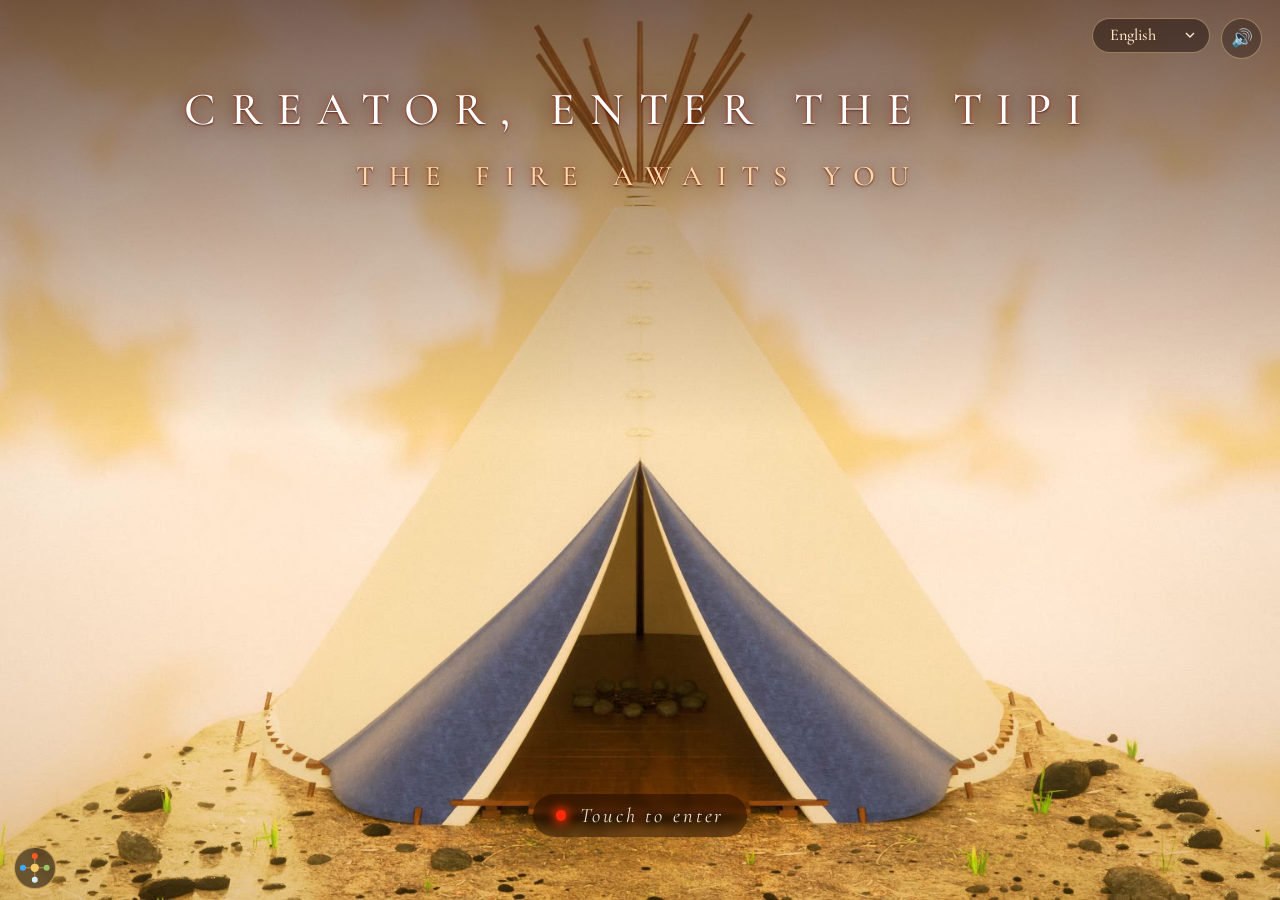
==== index.html @ 0f7e070e "L'élan messager et le Sceau de l'Empire Co-Authored-By: Claude Opus 5.5 <noreply@anthropic.com> Clau" ====
<!DOCTYPE html>
<html lang="fr">
<head>
<meta charset="utf-8">
<meta name="viewport" content="width=device-width, initial-scale=1, viewport-fit=cover">
<title>Typ-1 — Le feu t'attend</title>
<meta name="description" content="Typ-1 — Feu du Sceau. Créateur, entre dans le tipi : le feu t'attend.">
<meta name="theme-color" content="#120604">
<link rel="icon" href="favicon.ico" sizes="any">
<link rel="icon" type="image/png" sizes="32x32" href="assets/favicon-32.png">
<link rel="icon" type="image/png" sizes="192x192" href="assets/icone-192.png">
<link rel="apple-touch-icon" href="assets/apple-touch-icon.png">
<!-- installable comme une application (credentials : le site est protégé par Vercel, le manifeste doit passer avec la connexion) -->
<link rel="manifest" href="manifest.webmanifest" crossorigin="use-credentials">
<meta name="apple-mobile-web-app-capable" content="yes">
<meta name="mobile-web-app-capable" content="yes">
<meta name="apple-mobile-web-app-status-bar-style" content="black-translucent">
<meta name="apple-mobile-web-app-title" content="Typ-1">
<meta property="og:title" content="Typ-1 — Le feu t'attend">
<meta property="og:description" content="Créateur, entre dans le tipi.">
<meta property="og:image" content="assets/typ1_poster.jpg">
<link rel="preload" as="image" href="assets/typ1_poster.jpg">
<link rel="preload" as="font" type="font/woff2" href="assets/polices/cormorant-garamond-latin-500-normal.woff2" crossorigin>
<style>
  /* Cormorant Garamond, hébergée sur le site (licence SIL OFL, assets/polices/OFL.txt) */
  @font-face { font-family: "Cormorant Garamond"; font-style: normal; font-weight: 500; font-display: swap;
    src: url("assets/polices/cormorant-garamond-latin-500-normal.woff2") format("woff2");
    unicode-range: U+0000-00FF, U+0131, U+0152-0153, U+02BB-02BC, U+02C6, U+02DA, U+02DC, U+2000-206F, U+20AC, U+2122, U+2191, U+2193, U+2212, U+2215, U+FEFF, U+FFFD; }
  @font-face { font-family: "Cormorant Garamond"; font-style: normal; font-weight: 500; font-display: swap;
    src: url("assets/polices/cormorant-garamond-latin-ext-500-normal.woff2") format("woff2");
    unicode-range: U+0100-02AF, U+0304, U+0308, U+0329, U+1E00-1E9F, U+1EF2-1EFF, U+2020, U+20A0-20AB, U+20AD-20C0, U+2113, U+2C60-2C7F, U+A720-A7FF; }
  @font-face { font-family: "Cormorant Garamond"; font-style: normal; font-weight: 500; font-display: swap;
    src: url("assets/polices/cormorant-garamond-cyrillic-500-normal.woff2") format("woff2");
    unicode-range: U+0301, U+0400-045F, U+0490-0491, U+04B0-04B1, U+2116; }
  @font-face { font-family: "Cormorant Garamond"; font-style: italic; font-weight: 400; font-display: swap;
    src: url("assets/polices/cormorant-garamond-cyrillic-400-italic.woff2") format("woff2");
    unicode-range: U+0301, U+0400-045F, U+0490-0491, U+04B0-04B1, U+2116; }
  @font-face { font-family: "Cormorant Garamond"; font-style: italic; font-weight: 400; font-display: swap;
    src: url("assets/polices/cormorant-garamond-latin-400-italic.woff2") format("woff2");
    unicode-range: U+0000-00FF, U+0131, U+0152-0153, U+02BB-02BC, U+02C6, U+02DA, U+02DC, U+2000-206F, U+20AC, U+2122, U+2191, U+2193, U+2212, U+2215, U+FEFF, U+FFFD; }
  @font-face { font-family: "Cormorant Garamond"; font-style: italic; font-weight: 400; font-display: swap;
    src: url("assets/polices/cormorant-garamond-latin-ext-400-italic.woff2") format("woff2");
    unicode-range: U+0100-02AF, U+0304, U+0308, U+0329, U+1E00-1E9F, U+1EF2-1EFF, U+2020, U+20A0-20AB, U+20AD-20C0, U+2113, U+2C60-2C7F, U+A720-A7FF; }
  :root {
    --braise: #ff2a0a;
    --or: #f3d29a;
    --nuit: #120604;
  }
  * { box-sizing: border-box; margin: 0; padding: 0; }
  html, body { height: 100%; background: var(--nuit); overflow: hidden; }
  body { font-family: "Cormorant Garamond", Georgia, "Times New Roman", serif; color: #fff; }

  /* --- la scène : image d'accueil, vidéo d'entrée, feu en boucle, superposés --- */
  .scene { position: fixed; inset: 0; }
  .scene img, .scene video {
    position: absolute; inset: 0; width: 100%; height: 100%;
    object-fit: cover; object-position: 50% 50%;
    transition: opacity .45s ease;
  }
  #intro, #boucle { opacity: 0; }
  .joue #intro { opacity: 1; }
  .feu #boucle { opacity: 1; }
  .feu #intro { opacity: 0; }

  /* --- l'appel au Créateur --- */
  .appel {
    position: fixed; inset: 0; width: 100%; height: 100%;
    display: flex; flex-direction: column; align-items: center; justify-content: flex-start;
    padding-top: clamp(2.2rem, 9vh, 6rem);
    isolation: isolate;
    background: none; border: 0; color: inherit; font: inherit; cursor: pointer;
    text-align: center;
    transition: opacity 1s ease .2s;
  }
  /* un voile chaud en haut de l'image pour que le texte se lise sur le ciel clair */
  .appel::before {
    content: ""; position: absolute; inset: 0 0 auto 0; height: 48%;
    background: linear-gradient(to bottom, rgba(46, 14, 4, .62), rgba(46, 14, 4, .28) 55%, rgba(46, 14, 4, 0));
    pointer-events: none; z-index: -1;
  }
  .appel:focus-visible .seuil { outline: 1px solid var(--or); outline-offset: .6rem; }
  .joue .appel, .feu .appel { opacity: 0; pointer-events: none; }

  .titre {
    font-weight: 500; text-transform: uppercase;
    font-size: clamp(1.35rem, 3.6vw, 2.9rem);
    letter-spacing: .32em; line-height: 1.25;
    color: #fff;
    text-shadow: 0 0 22px rgba(40, 10, 0, .75), 0 0 6px rgba(255, 60, 20, .45), 0 1px 2px rgba(30, 8, 0, .8);
    opacity: 0; animation: monte 1.8s ease .3s forwards;
    padding: 0 1rem;
  }
  .titre span { display: block; }
  .titre span + span {
    font-size: .62em; letter-spacing: .5em; margin-top: .7em;
    color: #ffd9a8;
    opacity: 0; animation: monte 1.8s ease 1.3s forwards;
  }
  .seuil {
    position: fixed; left: 0; right: 0; margin: 0 auto; width: fit-content; bottom: clamp(1.8rem, 7vh, 4rem);
    font-style: italic; font-size: clamp(1rem, 1.6vw, 1.3rem); letter-spacing: .14em;
    color: rgba(255, 245, 230, .9);
    padding: .55rem 1.4rem; border-radius: 99px; white-space: nowrap;
    background: rgba(20, 6, 2, .45);
    backdrop-filter: blur(3px); -webkit-backdrop-filter: blur(3px);
    opacity: 0; animation: monte 1.6s ease 2.4s forwards, souffle 3.2s ease-in-out 4s infinite;
  }
  .seuil::before {
    content: ""; display: inline-block; width: .5em; height: .5em; margin-right: .7em;
    border-radius: 50%; background: var(--braise); vertical-align: .08em;
    box-shadow: 0 0 10px 3px rgba(255, 50, 10, .75);
  }
  @keyframes monte { from { opacity: 0; transform: translateY(.6rem); } to { opacity: 1; transform: none; } }
  @keyframes souffle { 0%, 100% { box-shadow: 0 0 0 rgba(255, 60, 20, 0); } 50% { box-shadow: 0 0 26px rgba(255, 60, 20, .35); } }
  .seuil { will-change: opacity; }

  /* --- le son : petit bouton discret, n'apparaît que si le navigateur sait jouer les sons --- */
  .son {
    position: fixed; right: 1.1rem; top: 1.1rem; z-index: 5;
    width: 2.6rem; height: 2.6rem; border-radius: 50%;
    border: 1px solid rgba(243, 210, 154, .45); background: rgba(18, 6, 4, .35);
    color: var(--or); font: inherit; font-size: 1.1rem; cursor: pointer;
    display: none;
  }
  .avec-son .son { display: block; }

  /* --- garder le feu sur son écran d'accueil : une petite pastille discrète en bas à droite.
         Installer reste un choix : rien ne cache l'image ni « Toucher pour entrer ». --- */
  .installer {
    position: fixed; z-index: 6;
    right: max(.9rem, env(safe-area-inset-right)); bottom: max(.7rem, env(safe-area-inset-bottom));
    display: flex; flex-direction: column; align-items: flex-end; gap: .4rem; max-width: min(17rem, calc(100vw - 1.8rem));
    animation: apparait 1.2s ease-out;
  }
  .installer[hidden], .dedans .installer { display: none; }
  .installer .ligne { display: flex; align-items: center; gap: .15rem; padding: .2rem; border-radius: 99px;
    background: rgba(18, 6, 4, .55); border: 1px solid rgba(243, 210, 154, .35); backdrop-filter: blur(6px); -webkit-backdrop-filter: blur(6px); }
  .installer button { font: inherit; cursor: pointer; border: 0; background: transparent; color: #ffe9cc; }
  .installer .oui { display: flex; align-items: center; gap: .4rem; padding: .15rem .6rem .15rem .2rem; border-radius: 99px; font-size: .95rem; font-style: italic; opacity: .9; }
  .installer .oui:hover { opacity: 1; background: rgba(255, 140, 60, .15); }
  .installer .oui img { position: static; inset: auto; width: 1.5rem; height: 1.5rem; flex: none; object-fit: contain; opacity: 1; filter: none; transform: none; }
  .installer .non { width: 1.6rem; height: 1.6rem; border-radius: 50%; font-size: .8rem; color: rgba(255, 233, 204, .6); }
  .installer button:focus-visible { outline: 2px solid var(--or); outline-offset: 2px; }
  /* réduite : il ne reste que le petit logo rond ; un clic la rouvre */
  .installer.reduit .oui span, .installer.reduit .non, .installer.reduit p { display: none; }
  .installer.reduit .oui { padding: .15rem; opacity: .75; }
  .installer.reduit .ligne { padding: .15rem; }
  .installer p { margin: 0; padding: .55rem .8rem; border-radius: .9rem; font-size: .95rem; line-height: 1.3; font-style: italic;
    color: #ffe9cc; background: rgba(18, 6, 4, .8); border: 1px solid rgba(243, 210, 154, .35); }
  [dir="rtl"] .installer { right: auto; left: max(.9rem, env(safe-area-inset-left)); align-items: flex-start; }
  @keyframes apparait { from { opacity: 0; } }
  @media (prefers-reduced-motion: reduce) { .installer { animation: none; } }

  /* --- sortir du tipi : revenir à l'accueil --- */
  .sortir {
    position: fixed; left: 1.1rem; top: 1.1rem; z-index: 5;
    padding: .5rem 1.1rem; border-radius: 99px;
    border: 1px solid rgba(243, 210, 154, .45); background: rgba(18, 6, 4, .4);
    backdrop-filter: blur(3px); -webkit-backdrop-filter: blur(3px);
    color: #ffe9cc; font: inherit; font-style: italic; font-size: 1.05rem; letter-spacing: .1em;
    cursor: pointer;
    opacity: 0; pointer-events: none; transition: opacity .3s ease, background .2s;
  }
  .sortir:hover { background: rgba(60, 18, 6, .6); }
  .sortir:focus-visible { outline: 1px solid var(--or); outline-offset: 3px; }
  .dedans .sortir { opacity: 1; pointer-events: auto; transition: opacity .8s ease 1.5s, background .2s; }

  /* --- le feu répond : le champ, les flammes, les pages qui sortent du feu --- */
  .cache { position: absolute; width: 1px; height: 1px; overflow: hidden; clip-path: inset(50%); white-space: nowrap; }
  .foyer {
    position: fixed; inset: 0; z-index: 3;
    display: flex; flex-direction: column; align-items: center;
    padding: 4.4rem 1rem clamp(.9rem, 3.5vh, 2rem);
    opacity: 0; pointer-events: none; transition: opacity .4s ease;
  }
  .pret .foyer { opacity: 1; pointer-events: auto; transition: opacity 1.4s ease; }
  /* le feu change avec l'heure du Créateur : doré à l'aube, rouge et intime la nuit */
  body { --heure: brightness(1); --souffle: 1; }
  body[data-moment="aube"] { --heure: sepia(.2) saturate(1.05) hue-rotate(8deg) brightness(1.07); }
  body[data-moment="soir"] { --heure: saturate(1.1) hue-rotate(-3deg); }
  body[data-moment="nuit"] { --heure: saturate(1.2) hue-rotate(-7deg) brightness(.8); }
  #boucle { filter: var(--heure) brightness(var(--souffle)); transition: opacity .45s ease, filter .25s linear; }
  .embrase #boucle { filter: var(--heure) brightness(calc(var(--souffle) * 1.55)) saturate(1.15); transition: opacity .45s ease, filter .5s ease; }
  /* les étincelles et les cendres, dessinées par-dessus le feu */
  #etincelles { position: absolute; inset: 0; width: 100%; height: 100%; pointer-events: none; opacity: 0; transition: opacity 1s ease; }
  .feu #etincelles { opacity: 1; }

  /* garder une page près du feu */
  .page .actions { display: flex; flex-wrap: wrap; gap: .2rem 1rem; margin-top: .55rem; }
  .page .actions .rendre { margin-top: 0; }
  .page .garder {
    background: none; border: 0; padding: .2rem 0; cursor: pointer;
    font: inherit; font-style: italic; font-size: .98rem; color: #6a3a10; text-decoration: underline; text-underline-offset: 3px;
  }
  .page .garder[aria-pressed="true"] { color: #b4400c; text-decoration: none; }
  .page .garder:focus-visible, .braises-btn:focus-visible, .reserve button:focus-visible { outline: 2px solid var(--or); outline-offset: 2px; }
  .braises-btn {
    position: fixed; right: 1.1rem; top: 1.1rem; z-index: 5;
    padding: .5rem 1.1rem; border-radius: 99px;
    border: 1px solid rgba(243, 210, 154, .45); background: rgba(18, 6, 4, .4);
    backdrop-filter: blur(3px); -webkit-backdrop-filter: blur(3px);
    color: #ffe9cc; font: inherit; font-style: italic; font-size: 1.05rem; letter-spacing: .08em; cursor: pointer;
    opacity: 0; pointer-events: none; transition: opacity .3s ease;
  }
  .braises-btn #compte {
    display: inline-block; min-width: 1.4em; margin-left: .4em; padding: 0 .35em; border-radius: 99px;
    background: var(--braise); color: #fff; font-style: normal; font-size: .9em; text-align: center;
    box-shadow: 0 0 10px rgba(255, 50, 10, .7);
  }
  .pret .braises-btn { opacity: 1; pointer-events: auto; transition: opacity 1.4s ease; }
  .avec-son .braises-btn { right: 4.4rem; }
  .reserve {
    position: fixed; top: 0; right: 0; bottom: 0; z-index: 6; width: min(380px, 100%);
    padding: 1.2rem 1.1rem; overflow-y: auto;
    background: rgba(24, 8, 4, .93); backdrop-filter: blur(8px); -webkit-backdrop-filter: blur(8px);
    border-left: 1px solid rgba(243, 210, 154, .3); box-shadow: -10px 0 40px rgba(0, 0, 0, .5);
    animation: glisse .45s ease;
  }
  @keyframes glisse { from { transform: translateX(100%); } }
  .reserve-tete { display: flex; justify-content: space-between; align-items: center; }
  .reserve h2 { font-weight: 500; font-size: 1.6rem; letter-spacing: .12em; color: #ffe2bd; }
  .reserve-tete button { background: none; border: 1px solid rgba(243, 210, 154, .4); border-radius: 50%; width: 2.2rem; height: 2.2rem; color: #ffe9cc; font-size: 1rem; cursor: pointer; }
  .reserve-note, .reserve-vide { font-style: italic; color: rgba(255, 233, 204, .75); margin: .3rem 0 1rem; }
  .braise {
    position: relative; margin-bottom: .7rem; padding: .8rem .9rem; border-radius: 5px;
    background: linear-gradient(170deg, #f8ecd0, #e8cf9c); color: #3a1a08;
    box-shadow: 0 0 18px rgba(255, 80, 20, .25);
  }
  .braise .etiquette { font-size: .72rem; letter-spacing: .14em; text-transform: uppercase; color: #8a3a12; }
  .braise h3 { font-weight: 500; font-size: 1.15rem; line-height: 1.15; margin: .15rem 0 .2rem; }
  .braise p { font-size: .98rem; line-height: 1.2; }
  .braise .meta { color: #7a4a22; font-size: .9rem; }
  .braise button { margin-top: .4rem; background: none; border: 0; padding: .1rem 0; cursor: pointer; font: inherit; font-style: italic; color: #8a2a08; text-decoration: underline; }
  .apaiser .rangee { display: flex; flex-wrap: wrap; justify-content: center; gap: .5rem; }
  .aide a { color: #ffd9a8; }

  /* --- la langue du site --- */
  .langue {
    position: fixed; right: 1.1rem; top: 1.1rem; z-index: 5;
    -webkit-appearance: none; appearance: none;
    padding: .42rem 2.1rem .42rem 1.05rem; border-radius: 99px;
    border: 1px solid rgba(243, 210, 154, .45);
    background: rgba(18, 6, 4, .45) url("data:image/svg+xml,%3Csvg xmlns='http://www.w3.org/2000/svg' viewBox='0 0 10 6'%3E%3Cpath d='M1 1l4 4 4-4' fill='none' stroke='%23ffe9cc' stroke-width='1.4'/%3E%3C/svg%3E") no-repeat right .85rem center / .65rem;
    backdrop-filter: blur(3px); -webkit-backdrop-filter: blur(3px);
    color: #ffe9cc; font: inherit; font-size: 1.02rem; cursor: pointer;
    opacity: 0; animation: monte 1.6s ease 2.8s forwards; transition: opacity .4s ease;
  }
  .langue option { color: #2a0c02; background: #f8ecd0; }
  .langue:focus-visible { outline: 2px solid var(--or); outline-offset: 2px; }
  .avec-son .langue { right: 4.4rem; }
  .dedans .langue { opacity: 0 !important; pointer-events: none; animation: none; }

  /* --- l'arabe s'écrit de droite à gauche --- */
  [dir="rtl"] .sortir { left: auto; right: 1.1rem; }
  [dir="rtl"] .son { right: auto; left: 1.1rem; }
  [dir="rtl"] .braises-btn, [dir="rtl"] .langue { right: auto; left: 1.1rem; }
  [dir="rtl"] .avec-son .braises-btn, [dir="rtl"] .avec-son .langue { left: 4.4rem; }
  [dir="rtl"] .langue { padding: .42rem 1.05rem .42rem 2.1rem; background-position: left .85rem center; }
  [dir="rtl"] .page, [dir="rtl"] .braise { text-align: right; }
  [dir="rtl"] .champ { padding: .3rem 1.2rem .3rem .3rem; }
  [dir="rtl"] .champ button { transform: scaleX(-1); }
  [dir="rtl"] .reserve { right: auto; left: 0; border-left: 0; border-right: 1px solid rgba(243, 210, 154, .3); animation-name: glisse-rtl; }
  @keyframes glisse-rtl { from { transform: translateX(-100%); } }
  [dir="rtl"] .seuil::before { margin-right: 0; margin-left: .7em; }
  [dir="rtl"] .flammes button::before { margin-right: 0; margin-left: .55em; }

  /* --- les écritures que Cormorant n'a pas : polices de l'appareil, sans grand espacement --- */
  html:is([lang="ar"], [lang="hi"], [lang="bn"], [lang="zh"]) .titre { letter-spacing: .06em; line-height: 1.5; }
  html:is([lang="ar"], [lang="hi"], [lang="bn"], [lang="zh"]) .titre span + span { letter-spacing: .14em; }
  html[lang="ar"] .titre, html[lang="ar"] .titre span + span, html[lang="ar"] .seuil, html[lang="ar"] .flammes button { letter-spacing: 0; }
  /* ces écritures n'ont pas de vrai italique : le navigateur les pencherait de travers */
  html:is([lang="ar"], [lang="hi"], [lang="bn"], [lang="zh"]) :is(.seuil, .sortir, .braises-btn, .note, .attente, .pourquoi, .garder, .rendre, .reserve-note, .reserve-vide, .braise button, .champ input::placeholder) { font-style: normal; }
  html:is([lang="hi"], [lang="bn"]) .page h2, html:is([lang="hi"], [lang="bn"]) .page p, html:is([lang="hi"], [lang="bn"]) .parole { line-height: 1.45; }

  .pages {
    flex: 1; min-height: 0; width: min(1240px, 100%);
    display: flex; justify-content: center; align-items: flex-start; gap: clamp(.6rem, 1.4vw, 1.2rem);
    padding-top: 2vh;
  }
  .page {
    flex: 1 1 0; max-width: 250px; min-width: 0;
    padding: 1rem 1.05rem .9rem; border-radius: 5px;
    background: linear-gradient(170deg, #f8ecd0, #ecd6a8 70%, #e2c48e);
    color: #3a1a08; text-align: left;
    box-shadow: 0 10px 30px rgba(20, 4, 0, .55), 0 0 26px rgba(255, 90, 20, .35), inset 0 0 22px rgba(160, 90, 20, .22);
    transform: translateY(var(--y, 0)) rotate(var(--r, 0deg));
    animation: sort-du-feu 1.25s cubic-bezier(.2, .8, .25, 1) backwards;
    animation-delay: var(--d, 0s);
  }
  .page.rendue { animation: rend-au-feu .7s ease-in forwards; }
  @keyframes sort-du-feu {
    from { opacity: 0; transform: translateY(46vh) scale(.15) rotate(0deg); filter: brightness(2.2) sepia(1) saturate(4); }
    55% { opacity: 1; filter: brightness(1.25) sepia(.4) saturate(1.6); }
  }
  @keyframes rend-au-feu {
    to { opacity: 0; transform: translateY(46vh) scale(.15); filter: brightness(2.2) sepia(1) saturate(4); }
  }
  .page .etiquette {
    display: inline-block; font-size: .78rem; letter-spacing: .16em; text-transform: uppercase;
    color: #8a3a12; border: 1px solid rgba(138, 58, 18, .5); border-radius: 99px; padding: .05rem .6rem; margin-bottom: .5rem;
  }
  .page h2 a, .braise h3 a { color: inherit; text-decoration: underline; text-decoration-color: rgba(138, 58, 18, .45); text-underline-offset: 3px; }
  .page h2 a:hover, .braise h3 a:hover { text-decoration-color: #b4400c; }
  .page h2 a:focus-visible, .braise h3 a:focus-visible { outline: 2px solid #b4400c; outline-offset: 2px; }
  .page h2 { font-size: 1.28rem; font-weight: 500; line-height: 1.15; margin-bottom: .4rem; overflow-wrap: anywhere; }
  .page p { font-size: 1.04rem; line-height: 1.25; }
  .page .meta { font-size: .92rem; color: #7a4a22; margin-bottom: .35rem; }
  .page .pourquoi { margin-top: .55rem; padding-top: .5rem; border-top: 1px solid rgba(120, 60, 20, .3); font-style: italic; }
  .page .rendre {
    margin-top: .7rem; background: none; border: 0; padding: .2rem 0; cursor: pointer;
    font: inherit; font-style: italic; font-size: .98rem; color: #8a2a08; text-decoration: underline; text-underline-offset: 3px;
  }
  .page .rendre:focus-visible, .flammes button:focus-visible, .champ input:focus-visible, .champ button:focus-visible, .encore:focus-visible {
    outline: 2px solid var(--or); outline-offset: 2px;
  }

  .parole {
    align-self: center; max-width: 46rem; margin: 0 auto; padding: 0 .5rem; text-align: center;
    font-size: clamp(1.5rem, 3.2vw, 2.5rem); line-height: 1.3; color: #fff6e6;
    text-shadow: 0 0 26px rgba(30, 6, 0, .9), 0 0 8px rgba(255, 80, 20, .6), 0 2px 3px rgba(30, 6, 0, .9);
    animation: sort-du-feu 1.6s cubic-bezier(.2, .8, .25, 1) backwards;
  }
  .demande-feu { align-self: center; margin: 0 auto; max-width: 46rem; display: flex; flex-direction: column; align-items: center; gap: 1rem; }
  .demande-feu .parole { font-size: clamp(1.35rem, 2.8vw, 2.1rem); }
  .choix { display: flex; flex-wrap: wrap; justify-content: center; gap: .5rem; animation: sort-du-feu 1.6s .35s cubic-bezier(.2, .8, .25, 1) backwards; }
  .choix button {
    font: inherit; font-size: 1.1rem; color: #2a0c02; cursor: pointer; padding: .4rem 1.1rem; border: 0; border-radius: 99px;
    background: linear-gradient(180deg, #ffe6c2, #ffb36a); box-shadow: 0 0 14px rgba(255, 90, 20, .45);
  }
  .choix button.quand-meme { color: #ffe9cc; background: rgba(18, 6, 4, .6); border: 1px solid rgba(243, 210, 154, .45); box-shadow: none; font-style: italic; }
  .choix button:focus-visible { outline: 2px solid var(--or); outline-offset: 2px; }
  .attente {
    align-self: center; margin: 0 auto; font-style: italic; font-size: 1.25rem; letter-spacing: .12em; color: #ffe2bd;
    text-shadow: 0 0 14px rgba(30, 6, 0, .9); animation: souffle-texte 1.2s ease-in-out infinite;
  }
  @keyframes souffle-texte { 50% { opacity: .45; } }

  .note {
    margin: .6rem 0 .5rem; padding: .3rem .9rem; border-radius: 99px; text-align: center;
    font-style: italic; font-size: .98rem; color: #ffe2bd; background: rgba(20, 6, 2, .55);
  }
  .demande { width: min(640px, 100%); display: flex; flex-direction: column; gap: .6rem; margin-top: auto; }
  .flammes { display: flex; flex-wrap: wrap; justify-content: center; gap: .45rem; }
  .flammes button {
    font: inherit; font-size: 1.05rem; letter-spacing: .06em; color: #ffe9cc; cursor: pointer;
    padding: .32rem .95rem; border-radius: 99px;
    border: 1px solid rgba(243, 210, 154, .35); background: rgba(18, 6, 4, .5);
    backdrop-filter: blur(3px); -webkit-backdrop-filter: blur(3px);
    transition: background .2s, border-color .2s, box-shadow .2s;
  }
  .flammes button::before {
    content: ""; display: inline-block; width: .5em; height: .5em; margin-right: .55em; border-radius: 50%;
    background: var(--c); box-shadow: 0 0 9px 2px var(--c); vertical-align: .08em;
  }
  .flammes button[aria-checked="true"] { background: rgba(70, 20, 6, .8); border-color: var(--c); box-shadow: 0 0 18px -4px var(--c); color: #fff; }
  /* --- « Surprends-moi » et la braise du jour : deux petits boutons sous le champ --- */
  .hasard { display: flex; flex-wrap: wrap; justify-content: center; gap: .5rem; }
  .hasard[hidden] { display: none; }
  .hasard button {
    font: inherit; font-size: 1rem; font-style: italic; letter-spacing: .03em; color: #ffe9cc; cursor: pointer;
    padding: .28rem .95rem; border-radius: 99px; border: 1px dashed rgba(243, 210, 154, .5); background: rgba(18, 6, 4, .45);
    backdrop-filter: blur(3px); -webkit-backdrop-filter: blur(3px); transition: background .2s, box-shadow .2s, border-color .2s;
  }
  .hasard button:hover { background: rgba(70, 20, 6, .75); border-color: #ffb36a; box-shadow: 0 0 16px -3px #ff7a2a; }
  .hasard button:focus-visible { outline: 2px solid var(--or); outline-offset: 2px; }
  .hasard .icone { font-style: normal; margin-right: .4em; color: #ffb36a; }
  [dir="rtl"] .hasard .icone { margin-right: 0; margin-left: .4em; }
  .page .genre {
    display: inline-block; font-size: .78rem; letter-spacing: .12em; text-transform: uppercase; margin: 0 .3rem .5rem 0;
    color: #fff4e2; border-radius: 99px; padding: .08rem .6rem; background: var(--g, #b4400c);
  }
  .page .genre.drole { --g: #c7471a; } .page .genre.utile { --g: #7a5a12; } .page .genre.belle { --g: #8a3a6a; } .page .genre.jour { --g: #a8280a; }
  /* --- l'élan messager : il traverse le tipi et laisse une carte d'un autre élément du Sceau --- */
  .elan {
    position: fixed; z-index: 1; bottom: 16vh; left: 0; width: clamp(150px, 22vw, 260px); pointer-events: none;   /* derrière les pages et le champ : il passe au fond du tipi */
    filter: drop-shadow(0 0 10px rgba(243, 201, 106, .55)); opacity: 0;
    animation: elan-passe 5.5s ease-in-out forwards;
  }
  .elan svg { display: block; width: 100%; height: auto; animation: elan-pas .55s ease-in-out infinite alternate; }
  @keyframes elan-passe {
    0% { transform: translateX(-30vw); opacity: 0; } 12% { opacity: .95; } 85% { opacity: .95; } 100% { transform: translateX(110vw); opacity: 0; }
  }
  @keyframes elan-pas { to { transform: translateY(-4px) rotate(-1deg); } }
  [dir="rtl"] .elan { left: auto; right: 0; } [dir="rtl"] .elan svg { transform: scaleX(-1); }
  [dir="rtl"] .elan { animation-name: elan-passe-rtl; } @keyframes elan-passe-rtl { 0% { transform: translateX(30vw); opacity: 0; } 12% { opacity: .95; } 85% { opacity: .95; } 100% { transform: translateX(-110vw); opacity: 0; } }
  @media (prefers-reduced-motion: reduce) { .elan { display: none; } }
  .page.message-elan { border: 1px solid #d9a441; box-shadow: 0 10px 30px rgba(20, 4, 0, .55), 0 0 34px rgba(243, 201, 106, .55), inset 0 0 22px rgba(160, 90, 20, .22); }
  .page .genre.messager { --g: #8a6312; }

  /* --- le Sceau de l'Empire : les cinq éléments, l'Éther doré au milieu --- */
  .sceau-btn {
    position: fixed; z-index: 6; left: max(.9rem, env(safe-area-inset-left)); bottom: max(.7rem, env(safe-area-inset-bottom));
    width: 2.6rem; height: 2.6rem; border-radius: 50%; cursor: pointer; padding: 0;
    border: 1px solid rgba(243, 201, 106, .6); background: rgba(18, 6, 4, .55);
    backdrop-filter: blur(6px); -webkit-backdrop-filter: blur(6px); box-shadow: 0 0 16px rgba(243, 201, 106, .35);
    animation: apparait 1.2s ease-out 3s backwards;
  }
  .sceau-btn svg { width: 100%; height: 100%; }
  .sceau-btn:focus-visible { outline: 2px solid var(--or); outline-offset: 2px; }
  .dedans .sceau-btn { display: none; }
  [dir="rtl"] .sceau-btn { left: auto; right: max(.9rem, env(safe-area-inset-right)); }
  .sceau {
    position: fixed; inset: 0; z-index: 20; display: grid; place-items: center; padding: 1rem;
    background: radial-gradient(circle at 50% 45%, rgba(40, 14, 4, .92), rgba(8, 2, 1, .97) 70%);
    color: #ffe9cc; animation: apparait .6s ease-out;
  }
  .sceau[hidden] { display: none; }
  .sceau-contenu { width: min(26rem, 100%); text-align: center; }
  .sceau h2 { font-weight: 500; font-size: clamp(1.5rem, 4vw, 2rem); letter-spacing: .08em; color: #f3d29a; }
  .sceau .sous { font-style: italic; opacity: .8; margin: .2rem 0 1rem; }
  .roue { position: relative; width: min(19rem, 78vw); aspect-ratio: 1; margin: 0 auto; }
  .roue svg.liens { position: absolute; inset: 0; width: 100%; height: 100%; }
  .orbe {
    position: absolute; left: var(--x); top: var(--y); transform: translate(-50%, -50%);
    width: 4.2rem; height: 4.2rem; border-radius: 50%; border: 0; cursor: pointer; padding: 0;
    background: radial-gradient(circle at 40% 35%, #fff8, var(--c) 45%, color-mix(in srgb, var(--c) 40%, #000) 100%);
    box-shadow: 0 0 22px 2px var(--c); color: #1a0702; font: inherit; font-size: .82rem; letter-spacing: .04em;
    animation: orbe-souffle 3.2s ease-in-out infinite; animation-delay: var(--dl, 0s); transition: transform .2s;
  }
  .orbe.ether { width: 5.2rem; height: 5.2rem; font-size: .9rem; box-shadow: 0 0 34px 6px var(--c); }
  .orbe[aria-pressed="true"] { outline: 2px solid #fff3dc; outline-offset: 4px; }
  .orbe:focus-visible { outline: 2px solid #fff3dc; outline-offset: 4px; }
  .orbe:hover { transform: translate(-50%, -50%) scale(1.07); }
  @keyframes orbe-souffle { 50% { box-shadow: 0 0 34px 8px var(--c); } }
  @media (prefers-reduced-motion: reduce) { .orbe { animation: none; } }
  .fiche { min-height: 8.5rem; margin-top: 1.2rem; }
  .fiche h3 { font-weight: 500; font-size: 1.35rem; color: #fff3dc; }
  .fiche .element { font-style: italic; color: var(--c, #f3d29a); }
  .fiche p { margin: .4rem 0 .8rem; line-height: 1.35; font-size: 1.08rem; }
  .fiche a, .fiche .ici {
    display: inline-block; padding: .4rem 1.2rem; border-radius: 99px; font-size: 1.05rem; text-decoration: none;
    color: #2a0c02; background: linear-gradient(180deg, #ffe6c2, #f3c96a); box-shadow: 0 0 14px rgba(243, 201, 106, .45);
  }
  .fiche .ici { background: none; color: #ffb36a; box-shadow: none; font-style: italic; }
  .sceau .fermer-sceau {
    position: absolute; top: max(1rem, env(safe-area-inset-top)); right: 1rem; width: 2.6rem; height: 2.6rem; border-radius: 50%;
    border: 1px solid rgba(243, 210, 154, .45); background: rgba(18, 6, 4, .6); color: #ffe9cc; font-size: 1.1rem; cursor: pointer;
  }
  [dir="rtl"] .sceau .fermer-sceau { right: auto; left: 1rem; }

  .page.braise-du-jour { max-width: 340px; box-shadow: 0 10px 30px rgba(20, 4, 0, .55), 0 0 46px rgba(255, 120, 30, .6), inset 0 0 22px rgba(160, 90, 20, .22); }
  .champ {
    display: flex; align-items: center; gap: .4rem; padding: .3rem .3rem .3rem 1.2rem; border-radius: 99px;
    border: 1px solid rgba(243, 210, 154, .55); background: rgba(18, 6, 4, .66);
    backdrop-filter: blur(5px); -webkit-backdrop-filter: blur(5px);
    box-shadow: 0 0 30px rgba(255, 60, 10, .25);
  }
  .champ input {
    flex: 1; min-width: 0; background: none; border: 0; outline-offset: 6px; border-radius: 99px;
    font: inherit; font-size: 1.25rem; color: #fff; padding: .45rem 0;
  }
  .champ input::placeholder { color: rgba(255, 233, 204, .7); font-style: italic; }
  .champ button, .encore {
    font: inherit; cursor: pointer; color: #2a0c02; border: 0; border-radius: 99px;
    background: linear-gradient(180deg, #ffd9a0, #ff8a3a); box-shadow: 0 0 16px rgba(255, 90, 20, .55);
  }
  .champ button { width: 2.7rem; height: 2.7rem; font-size: 1.3rem; flex: none; }
  .champ button.micro {
    display: grid; place-items: center; color: #ffe9cc; background: rgba(60, 18, 6, .55);
    border: 1px solid rgba(243, 210, 154, .4); box-shadow: none; transition: background .2s, box-shadow .2s, color .2s;
  }
  .champ button.micro svg { width: 1.15rem; height: 1.15rem; }
  .champ button.micro.ecoute { color: #fff; background: #c2300c; border-color: #ffb36a; animation: ecoute 1.1s ease-in-out infinite; }
  @keyframes ecoute { 50% { box-shadow: 0 0 22px 4px rgba(255, 70, 20, .75); } }
  .apaiser { display: flex; flex-direction: column; align-items: center; gap: .6rem; }
  .encore { padding: .55rem 1.5rem; font-size: 1.15rem; letter-spacing: .05em; }
  .aide { max-width: 34rem; text-align: center; font-size: 1rem; line-height: 1.3; color: #ffe9cc; background: rgba(20, 6, 2, .55); padding: .4rem 1rem; border-radius: 12px; }
  [hidden] { display: none !important; }

  @media (max-width: 760px) {
    .foyer { padding-top: 4rem; }
    .flammes { gap: .3rem; flex-wrap: nowrap; }
    .flammes button { font-size: .95rem; padding: .3rem .62rem; letter-spacing: .02em; }
    .pages { flex-direction: column; align-items: stretch; justify-content: flex-start; overflow-y: auto; gap: .6rem; padding: 0 .1rem .4rem; }
    .page { flex: none; max-width: none; transform: none; }
    .page:first-child, .parole, .attente, .demande-feu { margin-top: auto; }
    .parole, .attente, .demande-feu { margin-bottom: auto; }
  }

  @media (prefers-reduced-motion: reduce) {
    .page, .page.rendue, .parole, .attente, .choix { animation-duration: .01s; animation-delay: 0s; }
  }

  @media (prefers-reduced-motion: reduce) {
    .titre, .titre span + span, .seuil { animation: none; opacity: 1; }
  }
</style>
</head>
<body>
  <main class="scene" id="scene">
    <img id="accueil" src="assets/typ1_poster.jpg" alt="Un tipi blanc et bleu sur un promontoire, sous un ciel doré" data-i18n-alt="alt_accueil">
    <button class="sceau-btn" id="sceauAccueil" type="button" aria-label="Le Sceau de l'Empire" data-i18n-aria="sceau_titre">
      <svg viewBox="0 0 40 40" aria-hidden="true"><g stroke="#f3c96a" stroke-width=".8" opacity=".7"><path d="M20 20L20 8M20 20L32 20M20 20L20 32M20 20L8 20"/></g>
        <circle cx="20" cy="8" r="3" fill="#ff5a1e"/><circle cx="32" cy="20" r="3" fill="#9cc46a"/><circle cx="20" cy="32" r="3" fill="#d6ecff"/><circle cx="8" cy="20" r="3" fill="#3ea8ff"/><circle cx="20" cy="20" r="4.2" fill="#f3c96a"/></svg>
    </button>
    <div class="installer" id="installer" role="region" aria-label="Installer Typ-1" data-i18n-aria="installer_aria" hidden>
      <p id="installer-texte" data-i18n="installer_ios" hidden>Sur iPhone, touche Partager en bas de Safari, puis « Sur l'écran d'accueil » : le feu s'ouvrira en plein écran.</p>
      <div class="ligne">
        <button type="button" class="oui" id="installer-oui"><img src="assets/icone-192.png" alt=""><span data-i18n="installer_bouton">Installer</span></button>
        <button type="button" class="non" id="installer-non" aria-label="Réduire" data-i18n-aria="reduire_aria">✕</button>
      </div>
    </div>
    <video id="intro" playsinline muted preload="auto" aria-hidden="true"></video>
    <video id="boucle" playsinline muted loop preload="auto" aria-hidden="true"></video>
    <canvas id="etincelles" aria-hidden="true"></canvas>

    <button class="appel" id="appel" type="button" aria-label="Entrer dans le tipi" data-i18n-aria="appel_aria">
      <h1 class="titre"><span data-i18n="titre_1">Créateur, entre dans le tipi</span><span data-i18n="titre_2">le feu t'attend</span></h1>
      <span class="seuil" data-i18n="seuil">Toucher pour entrer</span>
    </button>
  </main>
  <section class="foyer" id="foyer" aria-label="Parler au feu" data-i18n-aria="foyer_aria" inert>
    <div class="pages" id="pages" aria-live="polite"></div>
    <p class="note" id="note" data-i18n="note" hidden>Aperçu : le feu n'est pas encore relié au web. Ces pages sont des exemples.</p>
    <form class="demande" id="demande" autocomplete="off">
      <div class="flammes" id="flammes" role="radiogroup" aria-label="Choisir une flamme" data-i18n-aria="flammes_aria">
        <button type="button" role="radio" aria-checked="true" data-flamme="chercher" data-i18n="f_chercher" style="--c:#ff5a1e">Chercher</button>
        <button type="button" role="radio" aria-checked="false" data-flamme="apprendre" data-i18n="f_apprendre" style="--c:#ffc04a">Apprendre</button>
        <button type="button" role="radio" aria-checked="false" data-flamme="voir" data-i18n="f_voir" style="--c:#ff9ec4">Voir</button>
        <button type="button" role="radio" aria-checked="false" data-flamme="apaiser" data-i18n="f_apaiser" style="--c:#9fd8ff">Apaiser</button>
      </div>
      <div class="champ" id="champ">
        <label class="cache" for="question" data-i18n="question_label">Ta question au feu</label>
        <input id="question" type="text" maxlength="200" placeholder="Que cherches-tu, Créateur ?" enterkeyhint="search">
        <button type="button" class="micro" id="micro" aria-label="Parler au feu" aria-pressed="false" data-i18n-aria="micro_aria" hidden><svg viewBox="0 0 24 24" fill="none" stroke="currentColor" stroke-width="2" stroke-linecap="round" aria-hidden="true"><rect x="9" y="3" width="6" height="11" rx="3"/><path d="M5.5 11a6.5 6.5 0 0 0 13 0M12 17.5V21"/></svg></button>
        <button type="submit" aria-label="Offrir ma question au feu" data-i18n-aria="envoyer_aria">➜</button>
      </div>
      <div class="hasard" id="hasard">
        <button type="button" id="surprise"><span class="icone" aria-hidden="true">✦</span><span data-i18n="surprise">Surprends-moi</span></button>
        <button type="button" id="braiseJour"><span class="icone" aria-hidden="true">●</span><span data-i18n="braise_jour">Braise du jour</span></button>
        <button type="button" id="sceauFoyer"><span class="icone" aria-hidden="true">✧</span><span data-i18n="sceau_court">Le Sceau</span></button>
      </div>
      <div class="apaiser" id="apaiser" hidden>
        <div class="rangee">
          <button type="button" class="encore" id="encore" data-i18n="encore">Une autre parole</button>
          <button type="button" class="encore" id="ecouter" data-i18n="ecouter" hidden>Écouter le feu</button>
        </div>
        <p class="aide" data-i18n-html="aide_html">Si tu vas vraiment mal, tu n'es pas seul : en France, le <strong>3114</strong> écoute jour et nuit, gratuitement.</p>
      </div>
    </form>
  </section>
  <button class="sortir" id="sortir" type="button" aria-label="Sortir du tipi et revenir à l'accueil" data-i18n="sortir" data-i18n-aria="sortir_aria">← Sortir</button>
  <select class="langue" id="langue" aria-label="Langue du site" data-i18n-aria="langue_aria"></select>
  <button class="braises-btn" id="braisesBtn" type="button" aria-expanded="false" aria-controls="reserve"><span data-i18n="braises">Braises</span><span id="compte">0</span></button>
  <aside class="reserve" id="reserve" aria-label="Tes braises" data-i18n-aria="reserve_titre" hidden>
    <div class="reserve-tete"><h2 data-i18n="reserve_titre">Tes braises</h2><button type="button" id="fermerReserve" aria-label="Fermer" data-i18n-aria="fermer">✕</button></div>
    <p class="reserve-note" data-i18n="reserve_note">Les pages gardées près du feu. Elles restent sur cet appareil, nulle part ailleurs.</p>
    <div id="listeBraises"></div>
    <p class="reserve-vide" id="vide" data-i18n="reserve_vide">Garde une page près du feu : elle t'attendra ici.</p>
  </aside>
  <button class="son" id="son" type="button" aria-label="Couper le son" data-i18n-aria="son_couper">🔊</button>

<div class="sceau" id="sceau" role="dialog" aria-modal="true" aria-labelledby="sceau-titre" hidden>
    <button type="button" class="fermer-sceau" id="fermerSceau" aria-label="Fermer" data-i18n-aria="fermer_aria">✕</button>
    <div class="sceau-contenu">
      <h2 id="sceau-titre" data-i18n="sceau_titre">Le Sceau de l'Empire</h2>
      <p class="sous" data-i18n="sceau_sous">Cinq éléments, cinq sites. L'Éther, au milieu, les relie tous.</p>
      <div class="roue" id="roue">
        <svg class="liens" viewBox="0 0 100 100" aria-hidden="true"><g fill="none" stroke="#f3c96a" stroke-width=".5" opacity=".55">
          <circle cx="50" cy="50" r="36"/><path d="M50 50L50 14M50 50L86 50M50 50L50 86M50 50L14 50"/></g></svg>
      </div>
      <div class="fiche" id="fiche" aria-live="polite"></div>
    </div>
  </div>
  <template id="modeleElan"><div class="elan"><svg viewBox="0 0 240 180" aria-hidden="true"><g fill="#140402" stroke="#f3c96a" stroke-width="1.6" stroke-linejoin="round"><path d="M28 70 C28 60 36 54 48 52 C72 50 96 46 112 40 C120 30 136 28 146 34 C156 38 164 42 172 46 C178 44 184 44 188 48 C196 56 206 68 214 80 C218 86 216 92 210 92 C204 92 198 88 192 84 C188 82 184 82 182 84 C178 90 176 96 172 98 C170 104 168 108 166 110 L168 134 L170 162 L164 162 L160 134 L156 112 C150 114 146 114 142 114 L144 136 L146 162 L140 162 L136 136 L132 114 C110 116 88 116 70 114 L68 136 L70 162 L64 162 L60 136 L56 112 C52 110 48 108 46 104 L44 134 L46 162 L40 162 L36 134 L34 102 C28 94 26 82 28 70 Z"/><path d="M178 86 C182 96 180 108 174 112 C175 104 174 96 172 90 Z"/><path d="M176 48 C170 40 160 36 150 36 C144 30 140 22 144 16 C148 20 150 22 152 18 C152 12 156 8 160 10 C160 16 162 18 166 14 C168 8 174 8 176 12 C174 18 176 22 180 20 C182 26 180 34 182 42 Z"/><path d="M186 46 C190 38 198 32 208 30 C212 26 214 18 220 16 C220 22 222 24 226 20 C230 18 232 24 228 28 C232 30 234 36 228 38 C224 42 214 44 204 46 C198 48 192 50 188 50 Z"/></g><circle cx="194" cy="58" r="1.8" fill="#f3c96a"/></svg></div></template>
  <script src="i18n/fr.js"></script>
<script>
  // --- Les langues du site (les textes sont dans i18n/<code>.js) ---------------
  const TYP1_CODES = ["fr", "es", "en", "pt", "ru", "ar", "hi", "bn", "zh"];
  const TYP1_NOMS = { fr: "Français", es: "Español", en: "English", pt: "Português", ru: "Русский", ar: "العربية", hi: "हिन्दी", bn: "বাংলা", zh: "中文" };
  function TYP1_charger(code, suite) {
    if (window.TYP1_LANGUES[code]) return suite();
    const s = document.createElement("script");
    s.src = "i18n/" + code + ".js";
    s.onload = s.onerror = () => suite();
    document.head.append(s);
  }
  // la langue choisie par le Créateur, sinon celle de son navigateur, sinon le français
  function TYP1_langueDepart() {
    try { const c = localStorage.getItem("typ1_langue"); if (TYP1_CODES.includes(c)) return c; } catch (e) {}
    for (const l of (navigator.languages || [navigator.language || "fr"])) {
      const c = String(l).slice(0, 2).toLowerCase();
      if (TYP1_CODES.includes(c)) return c;
    }
    return "fr";
  }
</script>
<script>
function TYP1_demarrer(codeDepart) {
  // --- La langue ---------------------------------------------------------------
  let L = window.TYP1_LANGUES[codeDepart] || window.TYP1_LANGUES.fr;
  const T = k => (L[k] !== undefined ? L[k] : window.TYP1_LANGUES.fr[k]);
  function appliquerTextes() {
    document.documentElement.lang = L.code;
    document.documentElement.dir = L.dir || "ltr";
    document.title = T("titre_page");
    document.querySelectorAll("[data-i18n]").forEach(e => { e.textContent = T(e.dataset.i18n); });
    document.querySelectorAll("[data-i18n-html]").forEach(e => { e.innerHTML = T(e.dataset.i18nHtml); });   // textes de nos propres fichiers uniquement
    document.querySelectorAll("[data-i18n-aria]").forEach(e => e.setAttribute("aria-label", T(e.dataset.i18nAria)));
    document.querySelectorAll("[data-i18n-alt]").forEach(e => { e.alt = T(e.dataset.i18nAlt); });
  }
  appliquerTextes();
  const choixLangue = document.getElementById("langue");
  TYP1_CODES.forEach(c => {
    const o = document.createElement("option");
    o.value = c; o.lang = c; o.textContent = TYP1_NOMS[c];
    choixLangue.append(o);
  });
  choixLangue.value = L.code;
  choixLangue.addEventListener("change", () => {
    const c = choixLangue.value;
    try { localStorage.setItem("typ1_langue", c); } catch (e) {}
    TYP1_charger(c, () => { L = window.TYP1_LANGUES[c] || window.TYP1_LANGUES.fr; changerLangue(); });
  });

  // --- Réglages -------------------------------------------------------------
  // Les sons (voir assets/SOURCES.md pour leur origine)
  const SONS = {
    allumage: "assets/son_souffle_5.mp3",   // le souffle quand le feu prend, dans la vidéo d'entrée
    moment_allumage: 8.35,                  // à quelle seconde de la vidéo le feu prend
    feu: "assets/son_feu.mp3",              // crépitement du feu, en boucle à l'infini
    souffles: [1, 2, 3, 4, 5, 6].map(i => `assets/son_souffle_${i}.mp3`)   // quand le feu s'embrase
  };
  // ---------------------------------------------------------------------------

  const scene = document.getElementById("scene");
  const intro = document.getElementById("intro");
  const boucle = document.getElementById("boucle");
  const appel = document.getElementById("appel");
  const btnSon = document.getElementById("son");
  const btnSortir = document.getElementById("sortir");

  // vidéo plus légère sur petit écran ou connexion économe
  const leger = window.matchMedia("(max-width: 900px)").matches ||
                (navigator.connection && navigator.connection.saveData);
  intro.src = leger ? "assets/typ1_intro_720.mp4" : "assets/typ1_intro_1080.mp4";
  boucle.src = "assets/typ1_feu_boucle.mp4";
  intro.load(); boucle.load();

  // Le son passe par Web Audio : la boucle du feu tourne sans le moindre trou, et les volumes se fondent.
  // Le navigateur n'autorise le son qu'après un geste du Créateur : on le réveille quand il entre.
  let muet = false;
  try { muet = localStorage.getItem("typ1_muet") === "1"; } catch (e) {}
  const son = (() => {
    const AC = window.AudioContext || window.webkitAudioContext;
    const rien = { reveiller() {}, jouer() {}, souffle() {}, feu() {}, muet() {} };
    if (!AC) return rien;
    document.body.classList.add("avec-son");
    let ctx = null, maitre = null, boucleFeu = null;
    const tampons = {};
    const charger = src => tampons[src] || (tampons[src] = fetch(src)
      .then(r => r.arrayBuffer())
      .then(b => new Promise((ok, ko) => ctx.decodeAudioData(b, ok, ko))));
    return {
      reveiller() {
        if (!ctx) {
          try { ctx = new AC(); } catch (e) { return; }
          maitre = ctx.createGain(); maitre.gain.value = muet ? 0 : 1; maitre.connect(ctx.destination);
          [SONS.feu, SONS.allumage, ...SONS.souffles].forEach(s => charger(s).catch(() => {}));
        }
        if (ctx.state === "suspended") ctx.resume().catch(() => {});
      },
      async jouer(src, volume = 1) {
        if (!ctx) return;
        try {
          const t = await charger(src);
          const s = ctx.createBufferSource(), g = ctx.createGain();
          s.buffer = t; g.gain.value = volume;
          s.connect(g); g.connect(maitre); s.start();
        } catch (e) {}
      },
      souffle(volume = .3) { this.jouer(SONS.souffles[Math.floor(Math.random() * SONS.souffles.length)], volume); },
      async feu(allume) {
        if (!ctx) return;
        if (allume) {
          if (boucleFeu) return;
          const j = {}; boucleFeu = j;
          try {
            const t = await charger(SONS.feu);
            if (boucleFeu !== j) return;
            const s = ctx.createBufferSource(), g = ctx.createGain();
            s.buffer = t; s.loop = true; s.loopStart = .05; s.loopEnd = t.duration - .05;   // saute le petit silence des mp3
            g.gain.setValueAtTime(0, ctx.currentTime); g.gain.linearRampToValueAtTime(.8, ctx.currentTime + 2.5);
            s.connect(g); g.connect(maitre); s.start(0, .05);
            j.s = s; j.g = g;
          } catch (e) { if (boucleFeu === j) boucleFeu = null; }
        } else if (boucleFeu) {
          const j = boucleFeu; boucleFeu = null;
          if (j.g) { j.g.gain.cancelScheduledValues(ctx.currentTime); j.g.gain.setTargetAtTime(0, ctx.currentTime, .25); j.s.stop(ctx.currentTime + 1.5); }
        }
      },
      muet(m) { if (ctx) maitre.gain.setTargetAtTime(m ? 0 : 1, ctx.currentTime, .05); }
    };
  })();
  function majBoutonSon() {
    btnSon.textContent = muet ? "🔇" : "🔊";
    btnSon.setAttribute("aria-label", T(muet ? "son_remettre" : "son_couper"));
  }
  majBoutonSon();
  btnSon.addEventListener("click", () => {
    muet = !muet;
    try { localStorage.setItem("typ1_muet", muet ? "1" : "0"); } catch (e) {}
    son.muet(muet); majBoutonSon();
  });

  let entre = false;

  // --- Le feu répond --------------------------------------------------------
  // Pour l'instant, le feu n'est pas relié au web : les pages sont des exemples,
  // pour montrer le geste. Seule la flamme « Apaiser » donne déjà de vraies paroles.
  const foyer = document.getElementById("foyer");
  const zonePages = document.getElementById("pages");
  const note = document.getElementById("note");
  const demande = document.getElementById("demande");
  const question = document.getElementById("question");
  const champ = document.getElementById("champ");
  const blocApaiser = document.getElementById("apaiser");
  const blocHasard = document.getElementById("hasard");
  const boutonsFlamme = [...document.querySelectorAll("#flammes button")];
  let flamme = "chercher";
  let minuterie = [];
  let tour = 0;          // change à chaque nouvelle demande : une réponse arrivée trop tard est ignorée

  let ordreParoles = [], ordreNuit = [];
  let paroleCourante = "";

  // Le feu suit l'heure du Créateur
  function moment() {
    const h = new Date().getHours();
    return h >= 5 && h < 10 ? "aube" : h >= 10 && h < 18 ? "jour" : h >= 18 && h < 22 ? "soir" : "nuit";
  }
  function invite(nom) {
    const m = document.body.dataset.moment;
    return T("invite_" + (nom === "chercher" && (m === "aube" || m === "nuit") ? m : nom));
  }
  function majMoment() {
    document.body.dataset.moment = moment();
    if (flamme !== "apaiser") question.placeholder = invite(flamme);
  }

  // La voix du feu : seulement une voix installée sur l'appareil, rien ne part sur Internet
  const btnEcouter = document.getElementById("ecouter");
  let voix = null;
  function chercherVoix() {
    try {
      const vs = speechSynthesis.getVoices().filter(v => v.localService && v.lang.toLowerCase().startsWith(T("voix")));
      voix = vs[0] || null;
    } catch (e) { voix = null; }
    btnEcouter.hidden = !voix;
  }
  function taire() { try { speechSynthesis.cancel(); } catch (e) {} }
  if ("speechSynthesis" in window) { chercherVoix(); speechSynthesis.onvoiceschanged = chercherVoix; }
  btnEcouter.addEventListener("click", () => {
    if (!voix || !paroleCourante) return;
    taire();
    const u = new SpeechSynthesisUtterance(paroleCourante);
    u.voice = voix; u.lang = voix.lang; u.rate = .82; u.pitch = .85;
    try { speechSynthesis.speak(u); } catch (e) {}
  });

  // Les braises : les pages gardées près du feu, sur cet appareil seulement
  const CLE = "typ1_braises";
  let memoireBraises = [];
  function lireBraises() {
    try { const l = JSON.parse(localStorage.getItem(CLE)); return Array.isArray(l) ? l : memoireBraises; }
    catch (e) { return memoireBraises; }
  }
  function ecrireBraises(l) {
    memoireBraises = l;
    try { localStorage.setItem(CLE, JSON.stringify(l)); } catch (e) {}
    afficherBraises();
  }
  const idBraise = d => d.url || (d.flamme + "|" + d.titre + "|" + d.meta);
  const lienSur = url => /^https?:\/\//i.test(url || "");
  const estGardee = d => lireBraises().some(b => idBraise(b) === idBraise(d));
  function basculer(d) {
    const l = lireBraises();
    ecrireBraises(estGardee(d) ? l.filter(b => idBraise(b) !== idBraise(d)) : [d, ...l]);
  }
  const panneau = document.getElementById("reserve");
  const btnBraises = document.getElementById("braisesBtn");
  const liste = document.getElementById("listeBraises");
  function afficherBraises() {
    const l = lireBraises();
    document.getElementById("compte").textContent = l.length;
    document.getElementById("vide").hidden = l.length > 0;
    liste.replaceChildren(...l.map(d => {
      const a = document.createElement("article"); a.className = "braise";
      const el = (tag, cls, txt) => { const e = document.createElement(tag); if (cls) e.className = cls; e.textContent = txt; a.append(e); return e; };
      if (d.exemple) el("span", "etiquette", T("exemple"));
      const h = el("h3", "", lienSur(d.url) ? "" : d.titre);
      if (lienSur(d.url)) { const l = document.createElement("a"); l.href = d.url; l.target = "_blank"; l.rel = "noopener noreferrer"; l.textContent = d.titre; h.append(l); }
      el("p", "meta", d.meta); if (d.resume) el("p", "", d.resume);
      const b = el("button", "", T("rendre")); b.type = "button";
      b.addEventListener("click", () => {
        ecrireBraises(lireBraises().filter(x => idBraise(x) !== idBraise(d)));
        document.querySelectorAll(".page .garder").forEach(g => g.majGarder && g.majGarder());
      });
      return a;
    }));
  }
  function ouvrirReserve() { afficherBraises(); panneau.hidden = false; btnBraises.setAttribute("aria-expanded", "true"); document.getElementById("fermerReserve").focus(); }
  function fermerReserve() { if (panneau.hidden) return; panneau.hidden = true; btnBraises.setAttribute("aria-expanded", "false"); }
  btnBraises.addEventListener("click", () => panneau.hidden ? ouvrirReserve() : (fermerReserve(), btnBraises.focus()));
  document.getElementById("fermerReserve").addEventListener("click", () => { fermerReserve(); btnBraises.focus(); });

  // --- Les étincelles, les cendres et le souffle du feu ------------------------
  // Dessinées sur une toile par-dessus la vidéo du feu. Rien ne bouge si le Créateur
  // a demandé de réduire les animations.
  const etincelles = (() => {
    const toile = document.getElementById("etincelles");
    const ctx = toile.getContext("2d");
    const calme = window.matchMedia("(prefers-reduced-motion: reduce)").matches;
    let W = 0, H = 0, dpr = 1, echelle = 1;
    let parts = [], minutes = [], enMarche = false, dernier = 0, ambiance = 0, souffle = 0, souffleAffiche = 0;

    // petites lueurs pré-dessinées : blanc-or, orange, rouge, et la cendre
    function lueur(r, g, b, coeur) {
      const c = document.createElement("canvas"); c.width = c.height = 64;
      const x = c.getContext("2d"), d = x.createRadialGradient(32, 32, 0, 32, 32, 32);
      d.addColorStop(0, coeur); d.addColorStop(.22, `rgba(${r},${g},${b},.95)`); d.addColorStop(1, `rgba(${r},${g},${b},0)`);
      x.fillStyle = d; x.fillRect(0, 0, 64, 64); return c;
    }
    const OR = lueur(255, 196, 90, "rgba(255,255,235,1)");
    const ORANGE = lueur(255, 110, 30, "rgba(255,230,180,1)");
    const ROUGE = lueur(230, 40, 10, "rgba(255,150,90,1)");
    const CENDRE = lueur(120, 110, 104, "rgba(170,160,150,1)");

    function taille() {
      dpr = Math.min(window.devicePixelRatio || 1, 2);
      W = innerWidth; H = innerHeight;
      toile.width = Math.round(W * dpr); toile.height = Math.round(H * dpr);
      echelle = Math.max(W / 1920, H / 1080);     // la vidéo couvre l'écran : même calcul
    }
    // un point de l'image du feu (0 à 1) vers l'écran
    const ecran = (vx, vy) => [W / 2 + (vx - .5) * 1920 * echelle, H / 2 + (vy - .5) * 1080 * echelle];
    const hasard = (a, b) => a + Math.random() * (b - a);

    function etincelle(x, y, o = {}) {
      if (parts.length > 450) return;
      const vit = H * hasard(.07, .22) * (o.force || 1);
      parts.push({
        t: "e", x, y, vx: hasard(-1, 1) * vit * .35 * (o.large || 1), vy: -vit,
        age: 0, vie: hasard(1.1, 2.6) * (o.vie || 1), r: hasard(1.3, 3.4) * (o.taille || 1),
        f: hasard(2, 6), ph: Math.random() * 6.3, tx: o.tx, ty: o.ty
      });
    }
    function depuisLeFeu(o = {}) {
      const [x, y] = ecran(.5 + hasard(-.08, .08) * (o.large || 1), hasard(.58, .8));
      etincelle(x, y, o);
    }

    function image(t) {
      if (!enMarche) return;
      const dt = Math.min(.05, (t - (dernier || t)) / 1000); dernier = t;
      const feuAllume = scene.classList.contains("feu");
      if (feuAllume) {                                        // quelques étincelles montent toujours
        ambiance += dt * (4 + souffle * 18);
        while (ambiance > 1) { ambiance--; depuisLeFeu({ taille: .9 }); }
      }
      // le souffle : le feu s'avive quand le Créateur écrit, puis se calme
      souffle *= Math.pow(.12, dt);
      const v = 1 + souffle * .22;
      if (Math.abs(v - souffleAffiche) > .003) { souffleAffiche = v; document.body.style.setProperty("--souffle", v.toFixed(3)); }

      ctx.setTransform(dpr, 0, 0, dpr, 0, 0);
      ctx.clearRect(0, 0, W, H);
      const garde = [];
      for (const p of parts) {
        p.age += dt;
        const k = p.age / p.vie;
        if (k >= 1) continue;
        garde.push(p);
        if (p.t === "e") {
          if (p.tx !== undefined) {                           // elle accompagne une page qui sort du feu
            p.vx += ((p.tx - p.x) * 5 - p.vx * 2.2) * dt;
            p.vy += ((p.ty - p.y) * 5 - p.vy * 2.2) * dt;
          } else {
            p.vx += Math.sin(p.age * p.f + p.ph) * H * .05 * dt;
            p.vy *= Math.pow(.6, dt);
          }
          p.x += p.vx * dt; p.y += p.vy * dt;
          const img = k < .3 ? OR : k < .65 ? ORANGE : ROUGE;
          const a = Math.pow(1 - k, 1.1) * (.75 + .25 * Math.sin(p.age * 22 + p.ph));
          const r = p.r * 4 * (1 - k * .5);
          ctx.globalCompositeOperation = "lighter"; ctx.globalAlpha = a;
          ctx.drawImage(img, p.x - r, p.y - r, r * 2, r * 2);
        } else {                                              // une cendre retourne au feu
          const [fx] = ecran(.5, .7);
          p.vx += ((fx - p.x) * .9 - p.vx * .6) * dt;
          p.vy += H * .55 * dt;
          p.x += p.vx * dt; p.y += p.vy * dt; p.rot += p.vr * dt;
          ctx.globalCompositeOperation = "source-over"; ctx.globalAlpha = (1 - k) * .85;
          ctx.save(); ctx.translate(p.x, p.y); ctx.rotate(p.rot);
          ctx.drawImage(p.braise ? ORANGE : CENDRE, -p.r, -p.r * .6, p.r * 2, p.r * 1.2);
          ctx.restore();
        }
      }
      parts = garde;
      ctx.globalAlpha = 1;
      if (!feuAllume && !parts.length && souffle < .01) { enMarche = false; ctx.clearRect(0, 0, W, H); return; }
      requestAnimationFrame(image);
    }
    function demarrer() { if (calme || enMarche) return; enMarche = true; dernier = 0; requestAnimationFrame(image); }

    taille(); addEventListener("resize", taille);
    return {
      demarrer,
      // une gerbe : le feu s'embrase
      gerbe(n = 50) { if (calme) return; for (let i = 0; i < n; i++) depuisLeFeu({ force: hasard(1, 1.8), large: 1.4, vie: .9 }); demarrer(); },
      // le Créateur écrit : le feu respire
      respire() { if (calme) return; souffle = Math.min(1, souffle + .3); if (Math.random() < .6) depuisLeFeu(); demarrer(); },
      // des étincelles accompagnent une page qui sort du feu
      accompagner(carte, delai) {
        if (calme) return;
        carte.style.animation = "none";
        const b = carte.getBoundingClientRect();
        carte.style.animation = "";
        const tx = b.left + b.width / 2, ty = b.top + Math.min(b.height / 2, H * .3);
        minutes.push(setTimeout(() => {
          for (let i = 0; i < 16; i++) depuisLeFeu({ tx: tx + hasard(-b.width / 2, b.width / 2), ty: ty + hasard(-30, 30), vie: .8, taille: .8 });
          demarrer();
        }, delai * 1000));
      },
      // une page rendue au feu tombe en cendres
      cendres(b) {
        if (calme) return;
        for (let i = 0; i < 46; i++) {
          parts.push({
            t: "c", x: hasard(b.left, b.right), y: hasard(b.top, b.bottom),
            vx: hasard(-60, 60), vy: hasard(-80, 10), age: 0, vie: hasard(1.2, 2.1),
            r: hasard(2.5, 6), rot: Math.random() * 6.3, vr: hasard(-4, 4), braise: Math.random() < .3
          });
        }
        demarrer();
      },
      annuler() { minutes.forEach(clearTimeout); minutes = []; },
      vider() { this.annuler(); parts = []; souffle = 0; }
    };
  })();

  function vider() {
    tour++;
    minuterie.forEach(clearTimeout); minuterie = [];
    etincelles.annuler();
    zonePages.replaceChildren();
    note.hidden = true;
    oublierQuestionDuFeu();
  }
  function plus_tard(f, ms) { minuterie.push(setTimeout(f, ms)); }
  function embraser() {
    scene.classList.add("embrase");
    etincelles.gerbe();
    son.souffle();
    plus_tard(() => scene.classList.remove("embrase"), 650);
  }

  // Combien de pages ? Une question précise : 1. Un choix à faire : 3. Une exploration : 5.
  function combien(q) {
    if (flamme !== "chercher") return 3;
    const t = q.toLowerCase().trim();
    if (new RegExp(T("precis"), "u").test(t)) return 1;
    if (new RegExp(T("choix"), "u").test(t)) return 3;
    return 5;
  }

  const maj = t => t.charAt(0).toUpperCase() + t.slice(1);
  // une page d'exemple (texte des fichiers de langue) devient une page comme les autres
  const pageExemple = (m, q) => {
    const [titre, meta, resume, pourquoi] = m.map(x => x.replaceAll("{q}", q));
    return { titre: maj(titre), meta, resume, pourquoi, exemple: true };
  };
  function fabriquerPage(p, q) {
    const a = document.createElement("article"); a.className = "page";
    const el = (tag, cls, txt) => { const e = document.createElement(tag); if (cls) e.className = cls; e.textContent = txt; a.append(e); return e; };
    const vraie = !p.exemple && lienSur(p.url);
    if (!vraie) el("span", "etiquette", T("exemple"));
    if (p.elan) { a.classList.add("message-elan"); el("span", "genre messager", T("elan_etiquette") + " · " + T("el_" + p.elan)); }
    else if (p.braiseJour) { a.classList.add("braise-du-jour"); el("span", "genre jour", T("braise_jour") + (p.dateJour ? " · " + p.dateJour : "")); }
    else if (["drole", "utile", "belle"].includes(p.genre)) el("span", "genre " + p.genre, T("genre_" + p.genre));
    const h = el("h2", "", vraie ? "" : p.titre);
    if (vraie) {
      const lien = document.createElement("a");
      lien.href = p.url; lien.target = "_blank"; lien.rel = "noopener noreferrer"; lien.textContent = p.titre;
      h.append(lien);
    }
    const meta = vraie ? [p.source, p.meta].filter(Boolean).join(" · ") : p.meta;
    if (meta) el("p", "meta", meta);
    if (p.resume) el("p", "", p.resume);
    if (p.pourquoi) el("p", "pourquoi", T("pourquoi") + p.pourquoi);
    const actions = document.createElement("div"); actions.className = "actions"; a.append(actions);
    const donnees = { flamme, titre: p.titre, meta, resume: p.resume || "", url: vraie ? p.url : "", exemple: !vraie };
    const g = document.createElement("button"); g.type = "button"; g.className = "garder";
    g.majGarder = () => {
      const k = estGardee(donnees);
      g.textContent = T(k ? "gardee" : "garder");
      g.setAttribute("aria-pressed", String(k));
    };
    g.addEventListener("click", () => { basculer(donnees); g.majGarder(); });
    g.majGarder();
    const b = document.createElement("button"); b.type = "button"; b.className = "rendre"; b.textContent = T("rendre");
    b.addEventListener("click", () => rendreAuFeu(a, q));
    actions.append(g, b);
    return a;
  }
  function poserEnArc() {
    const cartes = [...zonePages.querySelectorAll(".page")];
    cartes.forEach((c, i) => {
      const d = i - (cartes.length - 1) / 2;
      c.style.setProperty("--r", (d * 2.4) + "deg");
      c.style.setProperty("--y", (d * d * 9) + "px");
    });
  }
  let reserve = [], modeExemple = true;
  // Demande au feu savant (api/feu, sur le même serveur que le site). Sans serveur : null.
  async function demanderAuFeu(q, suite) {
    if (!/^https?:$/.test(location.protocol)) return null;
    const ctrl = new AbortController();
    const minute = setTimeout(() => ctrl.abort(), 90000);
    try {
      const r = await fetch("api/feu", {
        method: "POST", headers: { "content-type": "application/json" },
        body: JSON.stringify({ q, flamme, langue: L.code, ...(suite || {}) }), signal: ctrl.signal
      });
      if (r.status === 429) return { limite: true };
      if (!r.ok) return null;
      const d = await r.json();
      return d && Array.isArray(d.pages) ? d : null;
    } catch (e) { return null; }
    finally { clearTimeout(minute); }
  }
  function direDuFeu(texte) {
    const p = document.createElement("p"); p.className = "parole"; p.textContent = texte;
    zonePages.append(p);
  }
  // Le feu pose une question en retour : il attend la réponse du Créateur (un choix, ou ses propres mots)
  let questionDuFeu = null;              // { q, texte } tant que le feu attend
  function oublierQuestionDuFeu() {
    if (!questionDuFeu) return;
    questionDuFeu = null;
    question.placeholder = invite(flamme);
  }
  function poserQuestionDuFeu(q, texte, choix, exemple) {
    const bloc = document.createElement("div"); bloc.className = "demande-feu";
    const p = document.createElement("p"); p.className = "parole"; p.textContent = texte;
    const rangee = document.createElement("div"); rangee.className = "choix";
    const bouton = (txt, cls, action) => {
      const b = document.createElement("button"); b.type = "button"; b.textContent = txt;
      if (cls) b.className = cls;
      b.addEventListener("click", action); rangee.append(b); return b;
    };
    choix.forEach(c => bouton(c, "", () => repondre(q, { precision: c, questionFeu: texte })));
    bouton(T("quand_meme"), "quand-meme", () => repondre(q, { precision: T("quand_meme"), questionFeu: texte }));
    bloc.append(p, rangee);
    zonePages.append(bloc);
    if (exemple) note.hidden = false;
    questionDuFeu = { q, texte };
    question.value = ""; question.placeholder = T("repondre_au_feu");
    question.focus({ preventScroll: true });
  }
  // --- « Surprends-moi » (3 pages : drôle, utile, belle) et la braise du jour (1 page, la même pour tous) ---
  let modeDecouverte = "";               // "surprise" ou "braise" quand les pages viennent d'un de ces boutons
  const exemplesDecouverte = mode => T("exemples_" + mode).map(([genre, ...m]) => ({ ...pageExemple(m, ""), genre, braiseJour: mode === "braise" }));
  const jourParis = () => new Intl.DateTimeFormat("en-CA", { timeZone: "Europe/Paris" }).format(new Date());
  async function braiseDuJour() {
    const jour = jourParis(), cle = "typ1_braise_jour";
    try {                                // déjà reçue aujourd'hui, dans cette langue : pas besoin de redemander
      const c = JSON.parse(localStorage.getItem(cle) || "null");
      if (c && c.jour === jour && c.langue === L.code && c.page) return { pages: [c.page], reserve: [] };
    } catch (e) {}
    if (!/^https?:$/.test(location.protocol)) return null;
    const ctrl = new AbortController();
    const minute = setTimeout(() => ctrl.abort(), 90000);
    try {
      const r = await fetch(`api/feu?braise=${jour}&langue=${L.code}`, { signal: ctrl.signal });
      if (r.status === 429) return { limite: true };
      if (!r.ok) return null;
      const d = await r.json();
      if (!d || !Array.isArray(d.pages)) return null;
      if (d.pages.length) try { localStorage.setItem(cle, JSON.stringify({ jour, langue: L.code, page: d.pages[0] })); } catch (e) {}
      return d;
    } catch (e) { return null; }
    finally { clearTimeout(minute); }
  }
  async function decouvrir(mode) {
    question.value = "";
    vider(); embraser();
    const monTour = tour;
    const attente = document.createElement("p"); attente.className = "attente"; attente.textContent = T("attente_" + mode);
    zonePages.append(attente);
    const debut = Date.now();
    const d = mode === "braise" ? await braiseDuJour() : await demanderAuFeu("", { mode: "surprise" });
    await new Promise(ok => setTimeout(ok, Math.max(0, 1300 - (Date.now() - debut))));
    if (monTour !== tour || !entre) return;
    zonePages.replaceChildren();
    embraser();
    if (d && d.limite) { note.hidden = true; return direDuFeu(T("limite")); }
    let pages;
    if (d) {
      modeExemple = false; note.hidden = true;
      if (!d.pages.length) return direDuFeu(T("rien"));
      pages = d.pages;
      reserve = Array.isArray(d.reserve) ? d.reserve.slice() : [];
    } else {
      modeExemple = true; note.hidden = false;
      pages = exemplesDecouverte(mode); reserve = [];
    }
    modeDecouverte = mode;
    const date = new Intl.DateTimeFormat(L.code, { day: "numeric", month: "long", timeZone: "Europe/Paris" }).format(new Date());
    if (mode === "braise") pages = pages.map(p => ({ ...p, braiseJour: true, dateJour: date }));
    pages.forEach((p, i) => {
      const c = fabriquerPage(p, "");
      c.style.setProperty("--d", (i * 0.3) + "s");
      zonePages.append(c);
    });
    poserEnArc();
    [...zonePages.querySelectorAll(".page")].forEach((c, i) => etincelles.accompagner(c, i * .3));
    if (mode === "surprise") {
      surprisesSansElan++;
      if (Math.random() < .25 || surprisesSansElan >= 5 || /[?&]elan\b/.test(location.search)) { surprisesSansElan = 0; elanPasse(); }
    }
  }
  document.getElementById("surprise").addEventListener("click", () => decouvrir("surprise"));
  document.getElementById("braiseJour").addEventListener("click", () => decouvrir("braise"));

  // --- Le Sceau de l'Empire : Feu (Typ-1), Terre (Atlas.sea), Air (Nebula), Eau (Hasta La Vista), et l'Éther (BNM1) au milieu ---
  // Dans l'ordre de l'astrologie : Feu, Terre, Air, Eau. Ce sont les autres sites de Ritukah, montrés ouvertement :
  // jamais glissés dans les résultats de recherche du feu.
  const SCEAU = [
    { id: "feu", site: "Typ-1", url: "", c: "#ff5a1e", x: 50, y: 14 },
    { id: "terre", site: "Atlas.sea", url: "https://atlassea.me/", c: "#9cc46a", x: 86, y: 50 },
    { id: "air", site: "Nebula", url: "https://nebulatkn.foundation/", c: "#d6ecff", x: 50, y: 86 },
    { id: "eau", site: "Hasta La Vista", url: "https://hasta-la-vista.org/", c: "#3ea8ff", x: 14, y: 50 },
    { id: "ether", site: "Brand New Meta One", url: "https://brand-new-meta-1.agency/", c: "#f3c96a", x: 50, y: 50 }
  ];
  const fenetreSceau = document.getElementById("sceau"), roue = document.getElementById("roue"), fiche = document.getElementById("fiche");
  let retourSceau = null;
  function montrerFiche(e) {
    roue.querySelectorAll(".orbe").forEach(o => o.setAttribute("aria-pressed", String(o.dataset.id === e.id)));
    fiche.style.setProperty("--c", e.c);
    fiche.replaceChildren();
    const h = document.createElement("h3"); h.textContent = e.site + " ";
    const el = document.createElement("span"); el.className = "element"; el.textContent = "· " + T("el_" + e.id); h.append(el);
    const p = document.createElement("p"); p.textContent = T("site_" + e.id);
    fiche.append(h, p);
    if (e.url) {
      const a = document.createElement("a"); a.href = e.url; a.target = "_blank"; a.rel = "noopener"; a.textContent = T("y_aller");
      fiche.append(a);
    } else {
      const ici = document.createElement("span"); ici.className = "ici"; ici.textContent = T("tu_es_ici"); fiche.append(ici);
    }
  }
  function dessinerSceau() {
    roue.querySelectorAll(".orbe").forEach(o => o.remove());
    SCEAU.forEach((e, i) => {
      const b = document.createElement("button"); b.type = "button"; b.className = "orbe " + e.id; b.dataset.id = e.id;
      b.style.cssText = `--x:${e.x}%;--y:${e.y}%;--c:${e.c};--dl:${i * .5}s`;
      b.textContent = T("el_" + e.id); b.setAttribute("aria-label", T("el_" + e.id) + " — " + e.site);
      b.addEventListener("click", () => montrerFiche(e));
      roue.append(b);
    });
  }
  function ouvrirSceau(e) {
    retourSceau = document.activeElement;
    dessinerSceau(); montrerFiche(SCEAU[4]);
    fenetreSceau.hidden = false; son.souffle(.25);
    roue.querySelector(".orbe.ether").focus();
  }
  function fermerSceau() {
    fenetreSceau.hidden = true;
    if (retourSceau && retourSceau.focus) retourSceau.focus();
  }
  document.getElementById("sceauAccueil").addEventListener("click", e => { e.stopPropagation(); ouvrirSceau(); });
  document.getElementById("sceauFoyer").addEventListener("click", ouvrirSceau);
  document.getElementById("fermerSceau").addEventListener("click", fermerSceau);
  fenetreSceau.addEventListener("click", e => { if (e.target === fenetreSceau) fermerSceau(); });
  document.addEventListener("keydown", e => { if (e.key === "Escape" && !fenetreSceau.hidden) fermerSceau(); });

  // --- L'élan messager : parfois, après « Surprends-moi », il traverse le tipi et laisse une carte
  // d'un autre élément du Sceau (chacun son tour). Rare : une fois sur quatre, mais jamais plus de 5 surprises sans lui.
  let surprisesSansElan = 0;
  function elanPasse() {
    const autres = SCEAU.filter(e => e.url);
    let n = 0;
    // la toute première fois, l'élan apporte l'Éther (BNM1), qui relie tout ; ensuite chacun son tour
    try { n = (+(localStorage.getItem("typ1_elan") ?? 2) + 1) % autres.length; localStorage.setItem("typ1_elan", String(n)); } catch (e) {}
    const e = autres[n];
    const monTour = tour;
    const bete = document.getElementById("modeleElan").content.firstElementChild.cloneNode(true);
    document.body.append(bete);
    setTimeout(() => bete.remove(), 6000);
    plus_tard(() => {
      if (monTour !== tour || !entre) return;
      let hote = ""; try { hote = new URL(e.url).hostname; } catch (x) {}
      const c = fabriquerPage({ titre: e.site, url: e.url, source: hote, meta: T("el_" + e.id), resume: T("site_" + e.id), pourquoi: T("elan_pourquoi"), elan: e.id }, "");
      c.style.setProperty("--d", "0s");
      zonePages.append(c);
      poserEnArc();
      etincelles.accompagner(c, 0);
      son.souffle(.35);
    }, 2600);
  }

  async function repondre(q, suite) {
    modeDecouverte = "";
    vider(); embraser();
    const monTour = tour;
    const attente = document.createElement("p"); attente.className = "attente"; attente.textContent = T("attente_" + flamme);
    zonePages.append(attente);
    const debut = Date.now();
    const d = await demanderAuFeu(q, suite);
    await new Promise(ok => setTimeout(ok, Math.max(0, 1100 - (Date.now() - debut))));
    if (monTour !== tour || !entre) return;          // le Créateur a changé de flamme, posé une autre question ou est sorti
    zonePages.replaceChildren();
    embraser();
    let pages;
    if (d && d.limite) { note.hidden = true; return direDuFeu(T("limite")); }
    if (d && d.question && !suite) return poserQuestionDuFeu(q, d.question, Array.isArray(d.choix) ? d.choix : [], false);
    // aperçu sans serveur : une demande d'un seul mot montre comment le feu pose sa question
    if (!d && !suite && flamme === "chercher" && !/\s/.test(q.trim()))
      return poserQuestionDuFeu(q, T("question_exemple").replaceAll("{q}", q), T("choix_exemple"), true);
    if (d) {
      modeExemple = false; note.hidden = true;
      if (!d.pages.length) return direDuFeu(T("rien"));
      pages = d.pages;
      reserve = Array.isArray(d.reserve) ? d.reserve.slice() : [];
    } else {
      modeExemple = true; note.hidden = false;
      const exemples = T("exemples")[flamme].map(m => pageExemple(m, q));
      pages = exemples.slice(0, combien(q));
      reserve = exemples.slice(pages.length);
    }
    pages.forEach((p, i) => {
      const c = fabriquerPage(p, q);
      c.style.setProperty("--d", (i * 0.22) + "s");
      zonePages.append(c);
    });
    poserEnArc();
    [...zonePages.querySelectorAll(".page")].forEach((c, i) => etincelles.accompagner(c, i * .22));
  }
  function rendreAuFeu(carte, q) {
    etincelles.cendres(carte.getBoundingClientRect());
    carte.classList.add("rendue");
    embraser();
    plus_tard(() => {
      if (!reserve.length && modeExemple) reserve = modeDecouverte ? exemplesDecouverte(modeDecouverte) : T("exemples")[flamme].map(m => pageExemple(m, q));
      if (!reserve.length) {                           // le feu n'a plus d'autre page : la carte s'efface
        carte.remove(); poserEnArc();
        if (!zonePages.querySelector(".page")) direDuFeu(T("rien"));
        return;
      }
      const neuve = fabriquerPage(reserve.shift(), q);
      carte.replaceWith(neuve);
      poserEnArc();
      etincelles.accompagner(neuve, 0);
      neuve.querySelector(".rendre").focus({ preventScroll: true });
    }, 700);
  }
  function parole() {
    vider(); embraser();
    taire();
    let texte;
    if (document.body.dataset.moment === "nuit") {
      if (!ordreNuit.length) ordreNuit = T("paroles_nuit").map((_, i) => i).sort(() => Math.random() - .5);
      texte = T("paroles_nuit")[ordreNuit.pop()];
    } else {
      if (!ordreParoles.length) ordreParoles = T("paroles").map((_, i) => i).sort(() => Math.random() - .5);
      texte = T("paroles")[ordreParoles.pop()];
    }
    paroleCourante = texte;
    const p = document.createElement("p"); p.className = "parole";
    p.textContent = texte;
    zonePages.append(p);
  }
  function choisirFlamme(nom) {
    flamme = nom;
    boutonsFlamme.forEach(b => b.setAttribute("aria-checked", String(b.dataset.flamme === nom)));
    vider();
    const apaise = nom === "apaiser";
    champ.hidden = apaise; blocHasard.hidden = apaise; blocApaiser.hidden = !apaise;
    if (apaise) parole();
    else { taire(); question.placeholder = invite(nom); }
  }
  boutonsFlamme.forEach((b, i) => {
    b.addEventListener("click", () => choisirFlamme(b.dataset.flamme));
    b.addEventListener("keydown", e => {
      let pas = e.key === "ArrowRight" ? 1 : e.key === "ArrowLeft" ? -1 : 0;
      if (document.documentElement.dir === "rtl") pas = -pas;
      if (!pas) return;
      const autre = boutonsFlamme[(i + pas + boutonsFlamme.length) % boutonsFlamme.length];
      autre.focus(); autre.click();
    });
  });
  // --- Parler au feu avec sa voix ----------------------------------------------
  // La reconnaissance vocale du navigateur (accord de Ritukah, 16 novembre 2026).
  // La voix est transformée en texte par le service du navigateur (Google pour Chrome, Apple pour Safari).
  const Reco = window.SpeechRecognition || window.webkitSpeechRecognition;
  const btnMicro = document.getElementById("micro");
  const LOCALES = { fr: "fr-FR", es: "es-ES", en: "en-US", pt: "pt-BR", ru: "ru-RU", ar: "ar-SA", hi: "hi-IN", bn: "bn-IN", zh: "zh-CN" };
  let reco = null, ecoute = false;
  function majMicro() { btnMicro.title = T("micro_info"); }
  function arreterEcoute() { if (reco && ecoute) { try { reco.abort(); } catch (e) {} } }
  function envoyerDemande() {
    if (demande.requestSubmit) demande.requestSubmit();
    else demande.dispatchEvent(new Event("submit", { cancelable: true }));
  }
  function ecouter() {
    taire();
    reco = new Reco();
    reco.lang = LOCALES[L.code] || "fr-FR";
    reco.interimResults = true; reco.maxAlternatives = 1;
    let fini = "";
    reco.onstart = () => {
      ecoute = true; btnMicro.classList.add("ecoute"); btnMicro.setAttribute("aria-pressed", "true");
      question.value = ""; question.placeholder = T("micro_ecoute");
    };
    reco.onresult = e => {
      let texte = "";
      for (const r of e.results) texte += r[0].transcript;
      question.value = texte.trim().slice(0, 200);
      etincelles.respire();
      if (e.results[e.results.length - 1].isFinal) fini = question.value;
    };
    reco.onerror = e => {
      if (e.error === "not-allowed" || e.error === "service-not-allowed") { vider(); direDuFeu(T("micro_refuse")); }
    };
    reco.onend = () => {
      ecoute = false; btnMicro.classList.remove("ecoute"); btnMicro.setAttribute("aria-pressed", "false");
      question.placeholder = questionDuFeu ? T("repondre_au_feu") : invite(flamme);
      if (fini && entre && flamme !== "apaiser") envoyerDemande();   // le feu reçoit la question dite à voix haute
    };
    try { reco.start(); } catch (e) {}
  }
  if (Reco) {
    btnMicro.hidden = false; majMicro();
    btnMicro.addEventListener("click", () => { if (ecoute) reco.stop(); else ecouter(); });
  }

  document.getElementById("encore").addEventListener("click", parole);
  demande.addEventListener("submit", e => {
    e.preventDefault();
    const q = question.value.trim();
    if (!q || flamme === "apaiser") { question.focus(); return; }
    if (questionDuFeu) {                 // le Créateur répond au feu avec ses propres mots
      const { q: q0, texte } = questionDuFeu;
      question.value = q0;
      return repondre(q0, { precision: q.slice(0, 120), questionFeu: texte });
    }
    repondre(q);
  });
  let attenteFoyer = 0;
  function ouvrirFoyer() {
    clearTimeout(attenteFoyer);
    attenteFoyer = setTimeout(() => {
      if (!entre) return;
      document.body.classList.add("pret");
      foyer.inert = false;
    }, 1600);
  }
  function fermerFoyer() {
    clearTimeout(attenteFoyer);
    document.body.classList.remove("pret");
    foyer.inert = true;
    vider(); question.value = "";
    etincelles.vider();
    fermerReserve(); taire(); arreterEcoute();
    if (!fenetreSceau.hidden) fermerSceau();
    choisirFlamme("chercher");
  }
  question.addEventListener("input", () => etincelles.respire());
  // Le Créateur change de langue : tout le feu parle sa langue, tout de suite
  function changerLangue() {
    appliquerTextes();
    choixLangue.value = L.code;
    ordreParoles = []; ordreNuit = [];
    majBoutonSon(); majMicro();
    if (!fenetreSceau.hidden) { const actif = roue.querySelector('.orbe[aria-pressed="true"]'); dessinerSceau(); montrerFiche(SCEAU.find(e => e.id === (actif ? actif.dataset.id : "ether"))); } btnInstaller.title = T("installer_texte"); btnInstaller.setAttribute("aria-label", T("installer_bouton"));
    if ("speechSynthesis" in window) chercherVoix();
    majMoment();
    afficherBraises();
  }
  majMoment(); setInterval(majMoment, 10 * 60 * 1000);
  afficherBraises();
  // --- Installer le site comme une application (comme Nebula, Atlas.sea et BNM1) ---
  // Chrome, Edge et Android proposent l'installation ; sur iPhone, on explique le geste dans Safari.
  // La croix ne fait que réduire la pastille au petit logo rond ; un clic sur le logo la rouvre (choix gardé sur l'appareil).
  // Rien ne s'affiche dans un aperçu (iframe) ni si le site est déjà installé.
  const bandeau = document.getElementById("installer");
  const REDUIT = "typ1_installer_reduit";
  let invitation = null;
  const dansCadre = (() => { try { return window.self !== window.top; } catch (e) { return true; } })();
  const installe = () => matchMedia("(display-mode: standalone)").matches || matchMedia("(display-mode: fullscreen)").matches || navigator.standalone === true;
  const surIPhone = /iPad|iPhone|iPod/.test(navigator.userAgent) || (navigator.platform === "MacIntel" && navigator.maxTouchPoints > 1);
  function reduire(oui) {
    bandeau.classList.toggle("reduit", oui);
    if (oui) document.getElementById("installer-texte").hidden = true;
    try { localStorage.setItem(REDUIT, oui ? "1" : "0"); } catch (e) {}
  }
  const btnInstaller = document.getElementById("installer-oui");
  function montrerBandeau() {
    if (installe() || dansCadre) return;
    btnInstaller.title = T("installer_texte"); btnInstaller.setAttribute("aria-label", T("installer_bouton"));
    let dejaReduit = false;
    try { dejaReduit = localStorage.getItem(REDUIT) === "1"; } catch (e) {}
    bandeau.classList.toggle("reduit", dejaReduit);
    bandeau.hidden = false;
  }
  window.addEventListener("beforeinstallprompt", e => {
    e.preventDefault(); invitation = e;
    setTimeout(montrerBandeau, 3500);
  });
  if (surIPhone && !installe()) setTimeout(montrerBandeau, 6000);
  window.addEventListener("appinstalled", () => { bandeau.hidden = true; invitation = null; });
  btnInstaller.addEventListener("click", async () => {
    if (bandeau.classList.contains("reduit")) { reduire(false); return; }   // le logo seul : on rouvre la pastille
    if (!invitation) {                   // iPhone : le geste se fait dans Safari, on l'explique
      const aide = document.getElementById("installer-texte");
      aide.hidden = !aide.hidden; return;
    }
    son.souffle(.4);
    invitation.prompt();
    try { await invitation.userChoice; } catch (e) {}
    invitation = null; bandeau.hidden = true;
  });
  document.getElementById("installer-non").addEventListener("click", () => reduire(true));
  if ("serviceWorker" in navigator && !dansCadre && location.protocol !== "file:")
    navigator.serviceWorker.register("/sw.js").catch(() => {});

  // ---------------------------------------------------------------------------
  function entrer() {
    if (entre) return;
    entre = true;
    document.body.classList.add("dedans");
    scene.classList.add("joue");
    intro.currentTime = 0;
    const p = intro.play();
    if (p && p.catch) p.catch(() => allumerFeu());   // si la vidéo refuse de jouer, on passe au feu
    son.reveiller();
    allumageJoue = false;
  }
  let allumageJoue = false;

  function allumerFeu() {
    boucle.currentTime = 0;
    boucle.play().catch(() => {});
    scene.classList.add("feu");
    etincelles.demarrer();
    ouvrirFoyer();
    son.feu(true);
  }

  // On lance la boucle un tout petit peu avant la fin de la vidéo d'entrée,
  // pour que le fondu entre les deux soit invisible.
  intro.addEventListener("timeupdate", () => {
    if (!allumageJoue && intro.currentTime >= SONS.moment_allumage) {   // le feu prend : son souffle, puis il crépite
      allumageJoue = true;
      son.jouer(SONS.allumage, .9); son.feu(true);
    }
    if (!scene.classList.contains("feu") && intro.duration && intro.currentTime > intro.duration - 0.35) {
      allumerFeu();
    }
  });
  intro.addEventListener("ended", allumerFeu);

  // Sortir du tipi : tout s'arrête et on revient à l'image d'accueil
  function sortir() {
    if (!entre) return;
    entre = false;
    intro.pause(); boucle.pause();
    son.feu(false);
    scene.classList.remove("joue", "feu");
    fermerFoyer();
    document.body.classList.remove("dedans");
    appel.focus();
  }

  appel.addEventListener("click", entrer);
  btnSortir.addEventListener("click", sortir);
  document.addEventListener("keydown", e => {
    if (e.key !== "Escape") return;
    if (!panneau.hidden) { fermerReserve(); btnBraises.focus(); } else sortir();
  });
}
TYP1_charger(TYP1_langueDepart(), () => TYP1_demarrer(TYP1_langueDepart()));
</script>
</body>
</html>
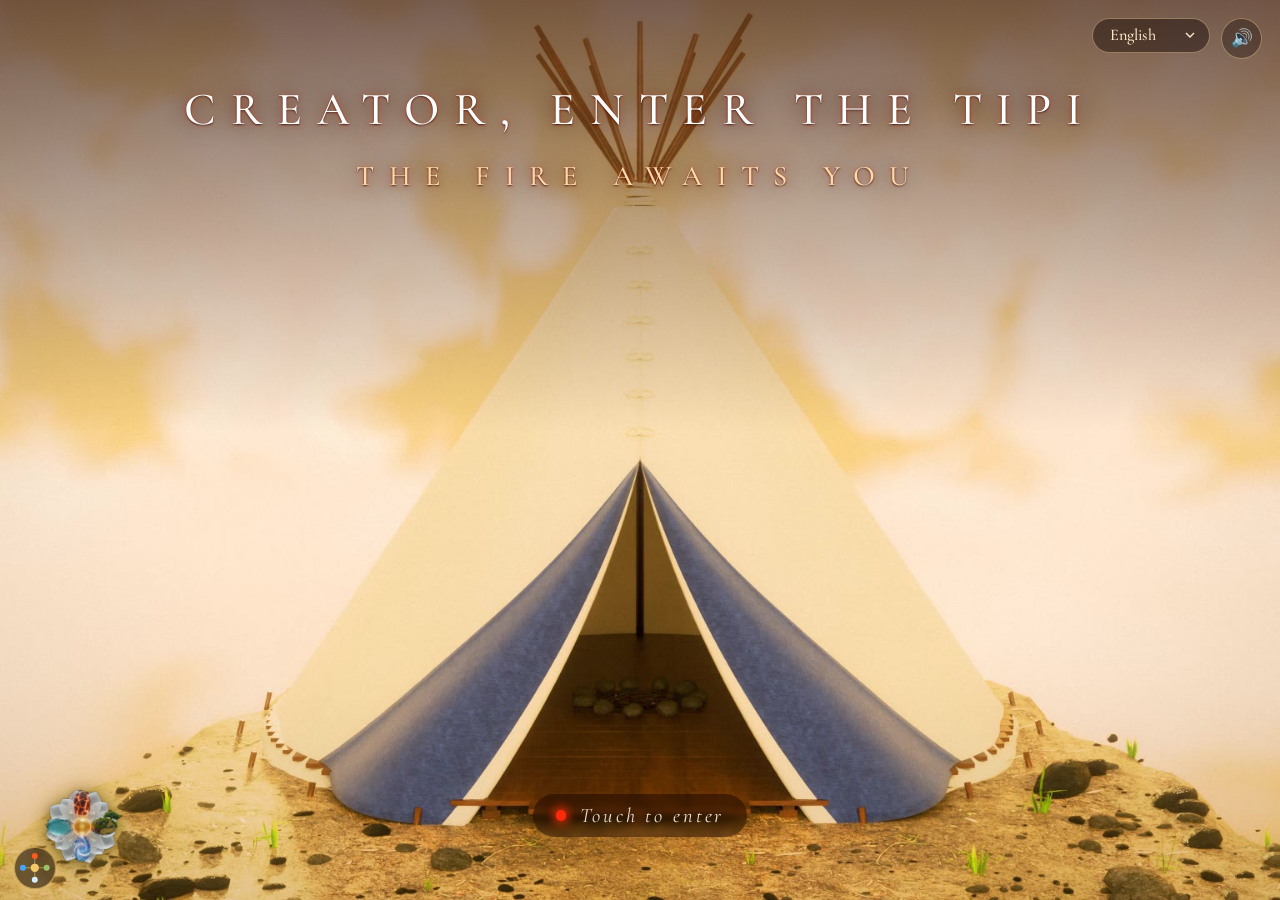
==== commit bae3aa7b: "Fusion du Lotus de l'Éther (#16) Co-Authored-By: Claude Opus 5.5 <noreply@anthropic.com> Claude-Sess" ====
--- a/index.html
+++ b/index.html
@@ -1483,5 +1483,15 @@
 }
 TYP1_charger(TYP1_langueDepart(), () => TYP1_demarrer(TYP1_langueDepart()));
 </script>
+
+<!-- Le Lotus de l'Éther : le médaillon qui relie les quatre sites offerts et ramène
+     au cœur, BNM1. En bas à gauche (la pastille « Installer » tient le bas à droite),
+     et retourné tout seul en arabe. Il s'efface quand le Créateur est dans le tipi. -->
+<script src="/assets/lotus/lotus-medaillon.js"
+        data-lotus-ici="feu"
+        data-lotus-coin="bas-gauche"
+        data-lotus-masque-classe="dedans"
+        data-lotus-image="/assets/lotus/lotus-ether.webp"
+        data-lotus-rond="/assets/lotus/lotus-medaillon.webp"></script>
 </body>
 </html>
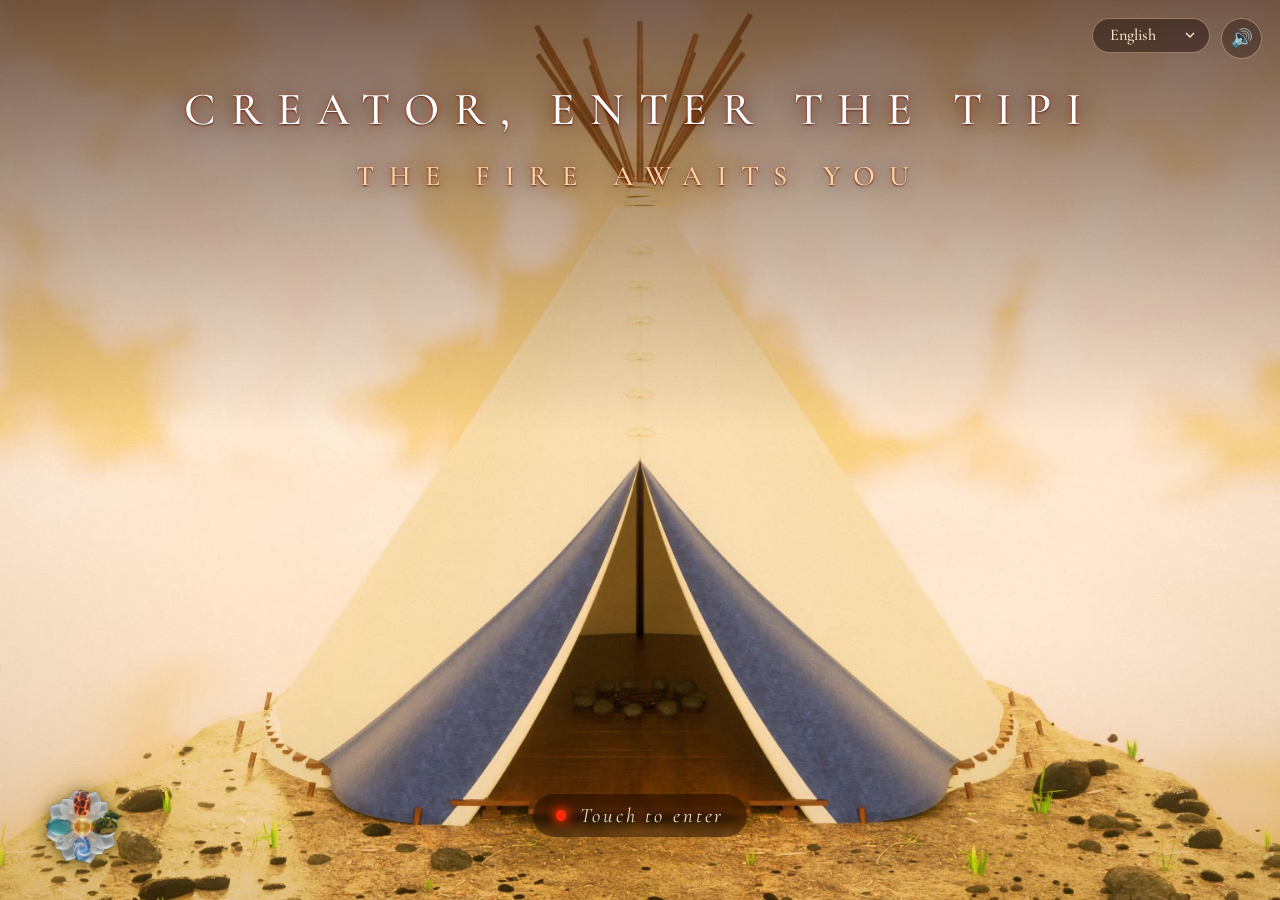
==== commit 4de8fb19: "Le Sceau laisse la place au Lotus de l'Éther ; l'élan reste Co-Authored-By: Claude Opus 5.5 <noreply" ====
--- a/index.html
+++ b/index.html
@@ -387,57 +387,6 @@
   .page.message-elan { border: 1px solid #d9a441; box-shadow: 0 10px 30px rgba(20, 4, 0, .55), 0 0 34px rgba(243, 201, 106, .55), inset 0 0 22px rgba(160, 90, 20, .22); }
   .page .genre.messager { --g: #8a6312; }
 
-  /* --- le Sceau de l'Empire : les cinq éléments, l'Éther doré au milieu --- */
-  .sceau-btn {
-    position: fixed; z-index: 6; left: max(.9rem, env(safe-area-inset-left)); bottom: max(.7rem, env(safe-area-inset-bottom));
-    width: 2.6rem; height: 2.6rem; border-radius: 50%; cursor: pointer; padding: 0;
-    border: 1px solid rgba(243, 201, 106, .6); background: rgba(18, 6, 4, .55);
-    backdrop-filter: blur(6px); -webkit-backdrop-filter: blur(6px); box-shadow: 0 0 16px rgba(243, 201, 106, .35);
-    animation: apparait 1.2s ease-out 3s backwards;
-  }
-  .sceau-btn svg { width: 100%; height: 100%; }
-  .sceau-btn:focus-visible { outline: 2px solid var(--or); outline-offset: 2px; }
-  .dedans .sceau-btn { display: none; }
-  [dir="rtl"] .sceau-btn { left: auto; right: max(.9rem, env(safe-area-inset-right)); }
-  .sceau {
-    position: fixed; inset: 0; z-index: 20; display: grid; place-items: center; padding: 1rem;
-    background: radial-gradient(circle at 50% 45%, rgba(40, 14, 4, .92), rgba(8, 2, 1, .97) 70%);
-    color: #ffe9cc; animation: apparait .6s ease-out;
-  }
-  .sceau[hidden] { display: none; }
-  .sceau-contenu { width: min(26rem, 100%); text-align: center; }
-  .sceau h2 { font-weight: 500; font-size: clamp(1.5rem, 4vw, 2rem); letter-spacing: .08em; color: #f3d29a; }
-  .sceau .sous { font-style: italic; opacity: .8; margin: .2rem 0 1rem; }
-  .roue { position: relative; width: min(19rem, 78vw); aspect-ratio: 1; margin: 0 auto; }
-  .roue svg.liens { position: absolute; inset: 0; width: 100%; height: 100%; }
-  .orbe {
-    position: absolute; left: var(--x); top: var(--y); transform: translate(-50%, -50%);
-    width: 4.2rem; height: 4.2rem; border-radius: 50%; border: 0; cursor: pointer; padding: 0;
-    background: radial-gradient(circle at 40% 35%, #fff8, var(--c) 45%, color-mix(in srgb, var(--c) 40%, #000) 100%);
-    box-shadow: 0 0 22px 2px var(--c); color: #1a0702; font: inherit; font-size: .82rem; letter-spacing: .04em;
-    animation: orbe-souffle 3.2s ease-in-out infinite; animation-delay: var(--dl, 0s); transition: transform .2s;
-  }
-  .orbe.ether { width: 5.2rem; height: 5.2rem; font-size: .9rem; box-shadow: 0 0 34px 6px var(--c); }
-  .orbe[aria-pressed="true"] { outline: 2px solid #fff3dc; outline-offset: 4px; }
-  .orbe:focus-visible { outline: 2px solid #fff3dc; outline-offset: 4px; }
-  .orbe:hover { transform: translate(-50%, -50%) scale(1.07); }
-  @keyframes orbe-souffle { 50% { box-shadow: 0 0 34px 8px var(--c); } }
-  @media (prefers-reduced-motion: reduce) { .orbe { animation: none; } }
-  .fiche { min-height: 8.5rem; margin-top: 1.2rem; }
-  .fiche h3 { font-weight: 500; font-size: 1.35rem; color: #fff3dc; }
-  .fiche .element { font-style: italic; color: var(--c, #f3d29a); }
-  .fiche p { margin: .4rem 0 .8rem; line-height: 1.35; font-size: 1.08rem; }
-  .fiche a, .fiche .ici {
-    display: inline-block; padding: .4rem 1.2rem; border-radius: 99px; font-size: 1.05rem; text-decoration: none;
-    color: #2a0c02; background: linear-gradient(180deg, #ffe6c2, #f3c96a); box-shadow: 0 0 14px rgba(243, 201, 106, .45);
-  }
-  .fiche .ici { background: none; color: #ffb36a; box-shadow: none; font-style: italic; }
-  .sceau .fermer-sceau {
-    position: absolute; top: max(1rem, env(safe-area-inset-top)); right: 1rem; width: 2.6rem; height: 2.6rem; border-radius: 50%;
-    border: 1px solid rgba(243, 210, 154, .45); background: rgba(18, 6, 4, .6); color: #ffe9cc; font-size: 1.1rem; cursor: pointer;
-  }
-  [dir="rtl"] .sceau .fermer-sceau { right: auto; left: 1rem; }
-
   .page.braise-du-jour { max-width: 340px; box-shadow: 0 10px 30px rgba(20, 4, 0, .55), 0 0 46px rgba(255, 120, 30, .6), inset 0 0 22px rgba(160, 90, 20, .22); }
   .champ {
     display: flex; align-items: center; gap: .4rem; padding: .3rem .3rem .3rem 1.2rem; border-radius: 99px;
@@ -489,10 +438,6 @@
 <body>
   <main class="scene" id="scene">
     <img id="accueil" src="assets/typ1_poster.jpg" alt="Un tipi blanc et bleu sur un promontoire, sous un ciel doré" data-i18n-alt="alt_accueil">
-    <button class="sceau-btn" id="sceauAccueil" type="button" aria-label="Le Sceau de l'Empire" data-i18n-aria="sceau_titre">
-      <svg viewBox="0 0 40 40" aria-hidden="true"><g stroke="#f3c96a" stroke-width=".8" opacity=".7"><path d="M20 20L20 8M20 20L32 20M20 20L20 32M20 20L8 20"/></g>
-        <circle cx="20" cy="8" r="3" fill="#ff5a1e"/><circle cx="32" cy="20" r="3" fill="#9cc46a"/><circle cx="20" cy="32" r="3" fill="#d6ecff"/><circle cx="8" cy="20" r="3" fill="#3ea8ff"/><circle cx="20" cy="20" r="4.2" fill="#f3c96a"/></svg>
-    </button>
     <div class="installer" id="installer" role="region" aria-label="Installer Typ-1" data-i18n-aria="installer_aria" hidden>
       <p id="installer-texte" data-i18n="installer_ios" hidden>Sur iPhone, touche Partager en bas de Safari, puis « Sur l'écran d'accueil » : le feu s'ouvrira en plein écran.</p>
       <div class="ligne">
@@ -528,7 +473,7 @@
       <div class="hasard" id="hasard">
         <button type="button" id="surprise"><span class="icone" aria-hidden="true">✦</span><span data-i18n="surprise">Surprends-moi</span></button>
         <button type="button" id="braiseJour"><span class="icone" aria-hidden="true">●</span><span data-i18n="braise_jour">Braise du jour</span></button>
-        <button type="button" id="sceauFoyer"><span class="icone" aria-hidden="true">✧</span><span data-i18n="sceau_court">Le Sceau</span></button>
+        <button type="button" id="lotusFoyer" hidden><span class="icone" aria-hidden="true">✧</span><span data-i18n="lotus_court">Le Lotus</span></button>
       </div>
       <div class="apaiser" id="apaiser" hidden>
         <div class="rangee">
@@ -550,18 +495,6 @@
   </aside>
   <button class="son" id="son" type="button" aria-label="Couper le son" data-i18n-aria="son_couper">🔊</button>
 
-<div class="sceau" id="sceau" role="dialog" aria-modal="true" aria-labelledby="sceau-titre" hidden>
-    <button type="button" class="fermer-sceau" id="fermerSceau" aria-label="Fermer" data-i18n-aria="fermer_aria">✕</button>
-    <div class="sceau-contenu">
-      <h2 id="sceau-titre" data-i18n="sceau_titre">Le Sceau de l'Empire</h2>
-      <p class="sous" data-i18n="sceau_sous">Cinq éléments, cinq sites. L'Éther, au milieu, les relie tous.</p>
-      <div class="roue" id="roue">
-        <svg class="liens" viewBox="0 0 100 100" aria-hidden="true"><g fill="none" stroke="#f3c96a" stroke-width=".5" opacity=".55">
-          <circle cx="50" cy="50" r="36"/><path d="M50 50L50 14M50 50L86 50M50 50L50 86M50 50L14 50"/></g></svg>
-      </div>
-      <div class="fiche" id="fiche" aria-live="polite"></div>
-    </div>
-  </div>
   <template id="modeleElan"><div class="elan"><svg viewBox="0 0 240 180" aria-hidden="true"><g fill="#140402" stroke="#f3c96a" stroke-width="1.6" stroke-linejoin="round"><path d="M28 70 C28 60 36 54 48 52 C72 50 96 46 112 40 C120 30 136 28 146 34 C156 38 164 42 172 46 C178 44 184 44 188 48 C196 56 206 68 214 80 C218 86 216 92 210 92 C204 92 198 88 192 84 C188 82 184 82 182 84 C178 90 176 96 172 98 C170 104 168 108 166 110 L168 134 L170 162 L164 162 L160 134 L156 112 C150 114 146 114 142 114 L144 136 L146 162 L140 162 L136 136 L132 114 C110 116 88 116 70 114 L68 136 L70 162 L64 162 L60 136 L56 112 C52 110 48 108 46 104 L44 134 L46 162 L40 162 L36 134 L34 102 C28 94 26 82 28 70 Z"/><path d="M178 86 C182 96 180 108 174 112 C175 104 174 96 172 90 Z"/><path d="M176 48 C170 40 160 36 150 36 C144 30 140 22 144 16 C148 20 150 22 152 18 C152 12 156 8 160 10 C160 16 162 18 166 14 C168 8 174 8 176 12 C174 18 176 22 180 20 C182 26 180 34 182 42 Z"/><path d="M186 46 C190 38 198 32 208 30 C212 26 214 18 220 16 C220 22 222 24 226 20 C230 18 232 24 228 28 C232 30 234 36 228 38 C224 42 214 44 204 46 C198 48 192 50 188 50 Z"/></g><circle cx="194" cy="58" r="1.8" fill="#f3c96a"/></svg></div></template>
   <script src="i18n/fr.js"></script>
 <script>
@@ -1123,9 +1056,8 @@
   document.getElementById("surprise").addEventListener("click", () => decouvrir("surprise"));
   document.getElementById("braiseJour").addEventListener("click", () => decouvrir("braise"));
 
-  // --- Le Sceau de l'Empire : Feu (Typ-1), Terre (Atlas.sea), Air (Nebula), Eau (Hasta La Vista), et l'Éther (BNM1) au milieu ---
-  // Dans l'ordre de l'astrologie : Feu, Terre, Air, Eau. Ce sont les autres sites de Ritukah, montrés ouvertement :
-  // jamais glissés dans les résultats de recherche du feu.
+  // --- Les éléments du Sceau : Feu (Typ-1), Terre (Atlas.sea), Air (Nebula), Eau (Hasta La Vista), et l'Éther (BNM1) qui relie tout.
+  // L'élan messager les montre ouvertement : ils ne sont jamais glissés dans les résultats de recherche du feu.
   const SCEAU = [
     { id: "feu", site: "Typ-1", url: "", c: "#ff5a1e", x: 50, y: 14 },
     { id: "terre", site: "Atlas.sea", url: "https://atlassea.me/", c: "#9cc46a", x: 86, y: 50 },
@@ -1133,48 +1065,17 @@
     { id: "eau", site: "Hasta La Vista", url: "https://hasta-la-vista.org/", c: "#3ea8ff", x: 14, y: 50 },
     { id: "ether", site: "Brand New Meta One", url: "https://brand-new-meta-1.agency/", c: "#f3c96a", x: 50, y: 50 }
   ];
-  const fenetreSceau = document.getElementById("sceau"), roue = document.getElementById("roue"), fiche = document.getElementById("fiche");
-  let retourSceau = null;
-  function montrerFiche(e) {
-    roue.querySelectorAll(".orbe").forEach(o => o.setAttribute("aria-pressed", String(o.dataset.id === e.id)));
-    fiche.style.setProperty("--c", e.c);
-    fiche.replaceChildren();
-    const h = document.createElement("h3"); h.textContent = e.site + " ";
-    const el = document.createElement("span"); el.className = "element"; el.textContent = "· " + T("el_" + e.id); h.append(el);
-    const p = document.createElement("p"); p.textContent = T("site_" + e.id);
-    fiche.append(h, p);
-    if (e.url) {
-      const a = document.createElement("a"); a.href = e.url; a.target = "_blank"; a.rel = "noopener"; a.textContent = T("y_aller");
-      fiche.append(a);
-    } else {
-      const ici = document.createElement("span"); ici.className = "ici"; ici.textContent = T("tu_es_ici"); fiche.append(ici);
-    }
-  }
-  function dessinerSceau() {
-    roue.querySelectorAll(".orbe").forEach(o => o.remove());
-    SCEAU.forEach((e, i) => {
-      const b = document.createElement("button"); b.type = "button"; b.className = "orbe " + e.id; b.dataset.id = e.id;
-      b.style.cssText = `--x:${e.x}%;--y:${e.y}%;--c:${e.c};--dl:${i * .5}s`;
-      b.textContent = T("el_" + e.id); b.setAttribute("aria-label", T("el_" + e.id) + " — " + e.site);
-      b.addEventListener("click", () => montrerFiche(e));
-      roue.append(b);
-    });
-  }
-  function ouvrirSceau(e) {
-    retourSceau = document.activeElement;
-    dessinerSceau(); montrerFiche(SCEAU[4]);
-    fenetreSceau.hidden = false; son.souffle(.25);
-    roue.querySelector(".orbe.ether").focus();
-  }
-  function fermerSceau() {
-    fenetreSceau.hidden = true;
-    if (retourSceau && retourSceau.focus) retourSceau.focus();
-  }
-  document.getElementById("sceauAccueil").addEventListener("click", e => { e.stopPropagation(); ouvrirSceau(); });
-  document.getElementById("sceauFoyer").addEventListener("click", ouvrirSceau);
-  document.getElementById("fermerSceau").addEventListener("click", fermerSceau);
-  fenetreSceau.addEventListener("click", e => { if (e.target === fenetreSceau) fermerSceau(); });
-  document.addEventListener("keydown", e => { if (e.key === "Escape" && !fenetreSceau.hidden) fermerSceau(); });
+  // Dans le tipi, le Lotus de l'Éther (le médaillon commun aux cinq sites) se cache ;
+  // le petit bouton « Le Lotus » sous le champ l'ouvre quand même. Sans Lotus sur la page, le bouton reste caché.
+  const btnLotus = document.getElementById("lotusFoyer");
+  const lotusBouton = () => document.querySelector('[data-testid="lotus-ouvrir"]');
+  function verifierLotus() { btnLotus.hidden = !document.querySelector('[data-testid="lotus-medaillon"]'); }
+  window.addEventListener("load", verifierLotus); setTimeout(verifierLotus, 0);
+  btnLotus.addEventListener("click", () => {
+    if (!lotusBouton()) { const rappel = document.querySelector('[data-testid="lotus-rappel"]'); if (rappel) rappel.click(); }
+    const b = lotusBouton();
+    if (b) { son.souffle(.25); b.click(); }
+  });
 
   // --- L'élan messager : parfois, après « Surprends-moi », il traverse le tipi et laisse une carte
   // d'un autre élément du Sceau (chacun son tour). Rare : une fois sur quatre, mais jamais plus de 5 surprises sans lui.
@@ -1364,7 +1265,6 @@
     vider(); question.value = "";
     etincelles.vider();
     fermerReserve(); taire(); arreterEcoute();
-    if (!fenetreSceau.hidden) fermerSceau();
     choisirFlamme("chercher");
   }
   question.addEventListener("input", () => etincelles.respire());
@@ -1373,8 +1273,7 @@
     appliquerTextes();
     choixLangue.value = L.code;
     ordreParoles = []; ordreNuit = [];
-    majBoutonSon(); majMicro();
-    if (!fenetreSceau.hidden) { const actif = roue.querySelector('.orbe[aria-pressed="true"]'); dessinerSceau(); montrerFiche(SCEAU.find(e => e.id === (actif ? actif.dataset.id : "ether"))); } btnInstaller.title = T("installer_texte"); btnInstaller.setAttribute("aria-label", T("installer_bouton"));
+    majBoutonSon(); majMicro(); btnInstaller.title = T("installer_texte"); btnInstaller.setAttribute("aria-label", T("installer_bouton"));
     if ("speechSynthesis" in window) chercherVoix();
     majMoment();
     afficherBraises();
@@ -1478,6 +1377,7 @@
   btnSortir.addEventListener("click", sortir);
   document.addEventListener("keydown", e => {
     if (e.key !== "Escape") return;
+    if (document.querySelector('[data-testid="lotus-voile"]')) return;   // Échap ferme d'abord le Lotus, sans sortir du tipi
     if (!panneau.hidden) { fermerReserve(); btnBraises.focus(); } else sortir();
   });
 }
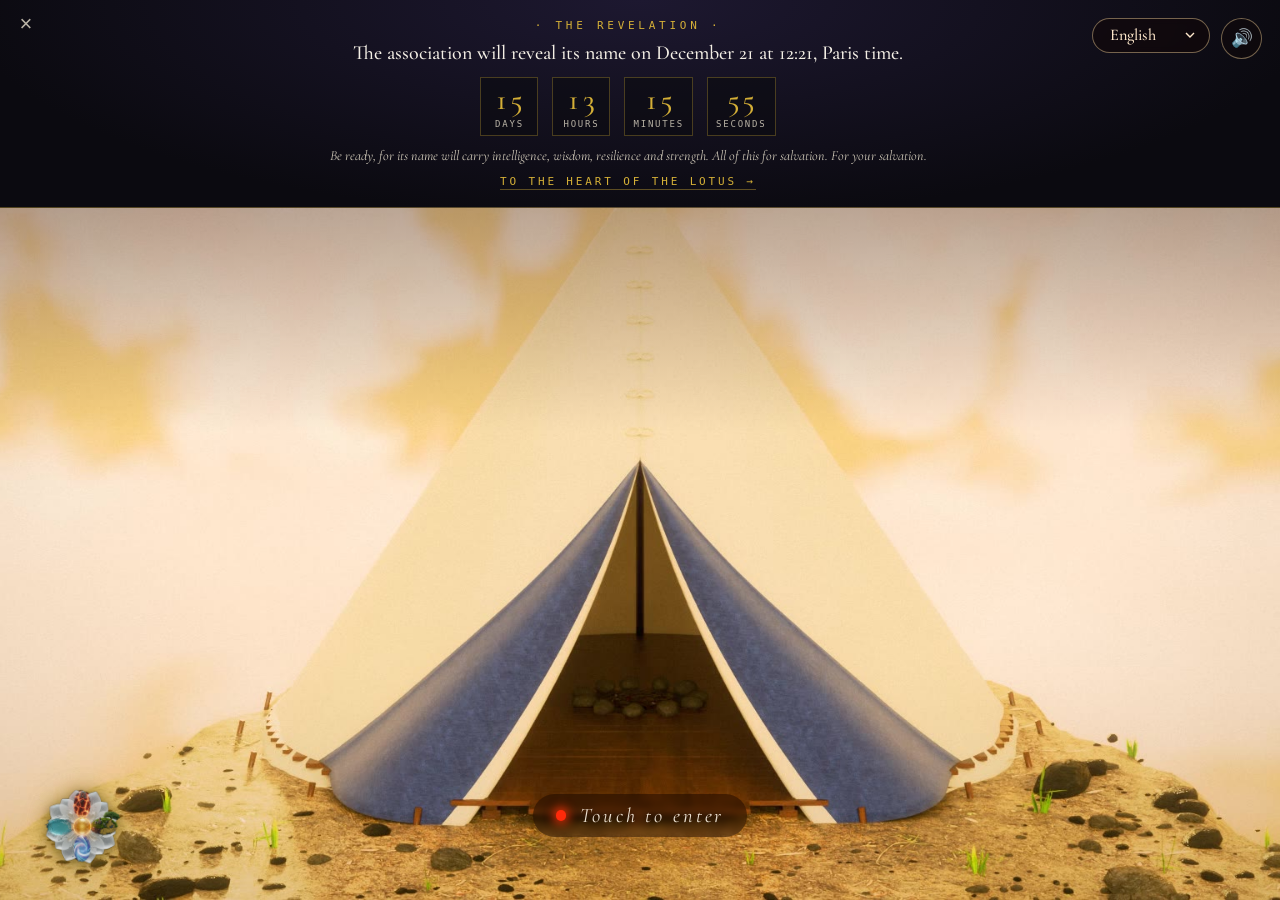
==== commit 7271d9b4: "La Révélation : décompte jusqu'au 21/12 à 12h21 Un bandeau discret en haut de page annonce que l'ass" ====
--- a/index.html
+++ b/index.html
@@ -16,9 +16,23 @@
 <meta name="mobile-web-app-capable" content="yes">
 <meta name="apple-mobile-web-app-status-bar-style" content="black-translucent">
 <meta name="apple-mobile-web-app-title" content="Typ-1">
+<!-- L'aperçu du lien, quand Typ-1 circule dans une messagerie ou sur un réseau.
+     Les adresses doivent être entières : un chemin relatif n'est pas suivi. -->
+<meta property="og:type" content="website">
+<meta property="og:site_name" content="Typ-1">
+<meta property="og:url" content="https://typ-1site.vercel.app/">
 <meta property="og:title" content="Typ-1 — Le feu t'attend">
-<meta property="og:description" content="Créateur, entre dans le tipi.">
-<meta property="og:image" content="assets/typ1_poster.jpg">
+<meta property="og:description" content="Créateur, entre dans le tipi. Parle au feu : des pages en sortent.">
+<meta property="og:image" content="https://typ-1site.vercel.app/assets/typ1_poster.jpg">
+<meta property="og:image:type" content="image/jpeg">
+<meta property="og:image:width" content="1920">
+<meta property="og:image:height" content="1080">
+<meta property="og:image:alt" content="Un tipi au crépuscule, un feu à l'intérieur.">
+<meta property="og:locale" content="fr_FR">
+<meta name="twitter:card" content="summary_large_image">
+<meta name="twitter:title" content="Typ-1 — Le feu t'attend">
+<meta name="twitter:description" content="Créateur, entre dans le tipi. Parle au feu : des pages en sortent.">
+<meta name="twitter:image" content="https://typ-1site.vercel.app/assets/typ1_poster.jpg">
 <link rel="preload" as="image" href="assets/typ1_poster.jpg">
 <link rel="preload" as="font" type="font/woff2" href="assets/polices/cormorant-garamond-latin-500-normal.woff2" crossorigin>
 <style>
@@ -386,6 +400,33 @@
   @media (prefers-reduced-motion: reduce) { .elan { display: none; } }
   .page.message-elan { border: 1px solid #d9a441; box-shadow: 0 10px 30px rgba(20, 4, 0, .55), 0 0 34px rgba(243, 201, 106, .55), inset 0 0 22px rgba(160, 90, 20, .22); }
   .page .genre.messager { --g: #8a6312; }
+
+  /* --- les secrets du feu : un mot seul, et le feu répond autrement --- */
+  .teinte {
+    position: fixed; inset: 0; z-index: 1; pointer-events: none; mix-blend-mode: color;
+    background: radial-gradient(circle at 50% 72%, var(--t) 0%, color-mix(in srgb, var(--t) 55%, transparent) 40%, transparent 75%);
+    animation: teinte 7s ease-in-out forwards;
+  }
+  @keyframes teinte { 0% { opacity: 0; } 18% { opacity: .85; } 75% { opacity: .85; } 100% { opacity: 0; } }
+  .objet-secret {
+    position: fixed; z-index: 2; left: 50%; bottom: 17vh; width: clamp(54px, 7vw, 90px); pointer-events: none;
+    filter: drop-shadow(0 0 14px rgba(255, 200, 120, .7)); animation: sort-du-feu-secret 6s ease-out forwards;
+  }
+  .objet-secret.coeur { width: clamp(100px, 13vw, 160px); filter: drop-shadow(0 0 6px #ffcf7a) drop-shadow(0 0 18px #ff6a2a); }
+  .objet-secret svg { display: block; width: 100%; height: auto; }
+  @keyframes sort-du-feu-secret {
+    0% { transform: translate(-50%, 40px) rotate(-25deg) scale(.4); opacity: 0; }
+    25% { transform: translate(-50%, -3vh) rotate(8deg) scale(1); opacity: 1; }
+    75% { transform: translate(-50%, -6vh) rotate(-4deg) scale(1); opacity: 1; }
+    100% { transform: translate(-50%, -12vh) rotate(0deg) scale(1.05); opacity: 0; }
+  }
+  .elan.arret { animation: elan-arret 8.5s ease-in-out forwards; }
+  @keyframes elan-arret {
+    0% { transform: translateX(-30vw); opacity: 0; } 10% { opacity: .95; } 35% { transform: translateX(calc(50vw - 50%)); }
+    68% { transform: translateX(calc(50vw - 50%)); opacity: .95; } 100% { transform: translateX(110vw); opacity: 0; }
+  }
+  [dir="rtl"] .elan.arret { animation-name: elan-arret; }
+  @media (prefers-reduced-motion: reduce) { .teinte, .objet-secret { display: none; } }
 
   .page.braise-du-jour { max-width: 340px; box-shadow: 0 10px 30px rgba(20, 4, 0, .55), 0 0 46px rgba(255, 120, 30, .6), inset 0 0 22px rgba(160, 90, 20, .22); }
   .champ {
@@ -495,6 +536,8 @@
   </aside>
   <button class="son" id="son" type="button" aria-label="Couper le son" data-i18n-aria="son_couper">🔊</button>
 
+  <template id="modeleBouteille"><div class="objet-secret"><svg viewBox="0 0 60 120" aria-hidden="true"><g stroke="#e9f3d0" stroke-width="2" fill="rgba(160,210,170,.35)"><path d="M24 6h12v8c0 6 14 12 14 26v66c0 6-4 8-10 8H20c-6 0-10-2-10-8V40c0-14 14-20 14-26z"/></g><rect x="23" y="1" width="14" height="9" rx="2" fill="#a0672e"/><path d="M20 52h20v40H20z" fill="#f6e8c8" opacity=".95"/><path d="M24 60h12M24 67h12M24 74h9" stroke="#9a7442" stroke-width="1.6"/></svg></div></template>
+  <template id="modeleCoeur"><div class="objet-secret coeur"><svg viewBox="0 0 100 90" aria-hidden="true"><path d="M50 84C20 62 4 46 4 26 4 12 15 4 27 4c10 0 18 6 23 15C55 10 63 4 73 4c12 0 23 8 23 22 0 20-16 36-46 58z" fill="none" stroke="#fff0d0" stroke-width="7" stroke-dasharray="1 9" stroke-linecap="round"/></svg></div></template>
   <template id="modeleElan"><div class="elan"><svg viewBox="0 0 240 180" aria-hidden="true"><g fill="#140402" stroke="#f3c96a" stroke-width="1.6" stroke-linejoin="round"><path d="M28 70 C28 60 36 54 48 52 C72 50 96 46 112 40 C120 30 136 28 146 34 C156 38 164 42 172 46 C178 44 184 44 188 48 C196 56 206 68 214 80 C218 86 216 92 210 92 C204 92 198 88 192 84 C188 82 184 82 182 84 C178 90 176 96 172 98 C170 104 168 108 166 110 L168 134 L170 162 L164 162 L160 134 L156 112 C150 114 146 114 142 114 L144 136 L146 162 L140 162 L136 136 L132 114 C110 116 88 116 70 114 L68 136 L70 162 L64 162 L60 136 L56 112 C52 110 48 108 46 104 L44 134 L46 162 L40 162 L36 134 L34 102 C28 94 26 82 28 70 Z"/><path d="M178 86 C182 96 180 108 174 112 C175 104 174 96 172 90 Z"/><path d="M176 48 C170 40 160 36 150 36 C144 30 140 22 144 16 C148 20 150 22 152 18 C152 12 156 8 160 10 C160 16 162 18 166 14 C168 8 174 8 176 12 C174 18 176 22 180 20 C182 26 180 34 182 42 Z"/><path d="M186 46 C190 38 198 32 208 30 C212 26 214 18 220 16 C220 22 222 24 226 20 C230 18 232 24 228 28 C232 30 234 36 228 38 C224 42 214 44 204 46 C198 48 192 50 188 50 Z"/></g><circle cx="194" cy="58" r="1.8" fill="#f3c96a"/></svg></div></template>
   <script src="i18n/fr.js"></script>
 <script>
@@ -908,7 +951,8 @@
     const el = (tag, cls, txt) => { const e = document.createElement(tag); if (cls) e.className = cls; e.textContent = txt; a.append(e); return e; };
     const vraie = !p.exemple && lienSur(p.url);
     if (!vraie) el("span", "etiquette", T("exemple"));
-    if (p.elan) { a.classList.add("message-elan"); el("span", "genre messager", T("elan_etiquette") + " · " + T("el_" + p.elan)); }
+    if (p.secret) { a.classList.add("message-elan"); el("span", "genre messager", T("secret_etiquette") + " · " + T("el_" + p.secret)); }
+    else if (p.elan) { a.classList.add("message-elan"); el("span", "genre messager", T("elan_etiquette") + " · " + T("el_" + p.elan)); }
     else if (p.braiseJour) { a.classList.add("braise-du-jour"); el("span", "genre jour", T("braise_jour") + (p.dateJour ? " · " + p.dateJour : "")); }
     else if (["drole", "utile", "belle"].includes(p.genre)) el("span", "genre " + p.genre, T("genre_" + p.genre));
     const h = el("h2", "", vraie ? "" : p.titre);
@@ -1071,11 +1115,12 @@
   const lotusBouton = () => document.querySelector('[data-testid="lotus-ouvrir"]');
   function verifierLotus() { btnLotus.hidden = !document.querySelector('[data-testid="lotus-medaillon"]'); }
   window.addEventListener("load", verifierLotus); setTimeout(verifierLotus, 0);
-  btnLotus.addEventListener("click", () => {
+  function ouvrirLotus() {
     if (!lotusBouton()) { const rappel = document.querySelector('[data-testid="lotus-rappel"]'); if (rappel) rappel.click(); }
     const b = lotusBouton();
     if (b) { son.souffle(.25); b.click(); }
-  });
+  }
+  btnLotus.addEventListener("click", ouvrirLotus);
 
   // --- L'élan messager : parfois, après « Surprends-moi », il traverse le tipi et laisse une carte
   // d'un autre élément du Sceau (chacun son tour). Rare : une fois sur quatre, mais jamais plus de 5 surprises sans lui.
@@ -1100,6 +1145,92 @@
       etincelles.accompagner(c, 0);
       son.souffle(.35);
     }, 2600);
+  }
+
+  // --- Les secrets du feu ---------------------------------------------------------
+  // Un mot SEUL (élan, Atlas, Nebula, Hasta La Vista, BNM1 / Lotus, Typ-1 / tipi, Ritukah, merci, je t'aime) :
+  // le feu répond par un petit moment, sans recherche (gratuit, ne compte pas dans la limite).
+  // Dès qu'on ajoute un mot (« nebula galaxie »), c'est une recherche normale. Et après chaque secret,
+  // le bouton « Cherche aussi … sur le web » lance la vraie recherche : personne n'est bloqué.
+  const motCle = t => t.toLowerCase().normalize("NFD").replace(/[\u0300-\u036f]/g, "").replace(/[^\p{L}\p{N}\p{M}]+/gu, "");
+  const SECRETS = {
+    elan: ["élan", "elan", "moose", "elk", "alce", "orignal", "лось", "الموظ", "موظ", "मूस", "মুস", "驼鹿"],
+    atlas: ["atlas", "atlas.sea", "atlassea", "atlassea.me", "atlas sea"],
+    nebula: ["nebula", "nebulatkn", "nebula token", "nebulatkn.foundation", "nbl", "nbl token"],
+    hasta: ["hasta la vista", "hasta-la-vista", "hasta-la-vista.org", "hlv"],
+    ether: ["bnm1", "bnmo", "brand new meta one", "brand new meta 1", "brand-new-meta-1.agency", "lotus", "lotus de l'éther", "le lotus"],
+    tipi: ["typ-1", "typ1", "typ-1.help", "typ-1.site", "tipi", "tepee", "teepee", "типи"],
+    ritukah: ["ritukah"],
+    merci: ["merci", "merci beaucoup", "thanks", "thank you", "gracias", "obrigado", "obrigada", "спасибо", "شكرا", "धन्यवाद", "ধন্যবাদ", "谢谢"],
+    aime: ["je t'aime", "jtm", "i love you", "te quiero", "te amo", "eu te amo", "я тебя люблю", "أحبك", "मैं तुमसे प्यार करता हूँ", "আমি তোমাকে ভালোবাসি", "我爱你"]
+  };
+  const INDEX_SECRETS = new Map();
+  for (const [id, mots] of Object.entries(SECRETS)) for (const m of mots) INDEX_SECRETS.set(motCle(m), id);
+  const secretDe = q => INDEX_SECRETS.get(motCle(q)) || null;
+  const ELEMENT_SECRET = { atlas: "terre", nebula: "air", hasta: "eau", ether: "ether", elan: "ether" };
+  const TEINTES = { terre: "#5f9a3a", air: "#bfe3ff", eau: "#1f7fe0", ether: "#e8b33a" };
+
+  function teinter(element) {
+    const d = document.createElement("div"); d.className = "teinte"; d.style.setProperty("--t", TEINTES[element]);
+    document.body.append(d); setTimeout(() => d.remove(), 7200);
+  }
+  function objet(modele) {
+    const o = document.getElementById(modele).content.firstElementChild.cloneNode(true);
+    document.body.append(o); setTimeout(() => o.remove(), 6200);
+  }
+  function carteSecrete(element) {
+    const e = SCEAU.find(x => x.id === element);
+    let hote = ""; try { hote = new URL(e.url).hostname; } catch (x) {}
+    const c = fabriquerPage({ titre: e.site, url: e.url, source: hote, meta: T("el_" + e.id), resume: T("site_" + e.id), pourquoi: T("secret_pourquoi"), secret: e.id }, "");
+    c.style.setProperty("--d", "0s");
+    zonePages.append(c); poserEnArc(); etincelles.accompagner(c, 0); son.souffle(.35);
+  }
+  function boutonChercherAussi(q, bloc) {
+    const rangee = document.createElement("div"); rangee.className = "choix";
+    const b = document.createElement("button"); b.type = "button"; b.className = "quand-meme";
+    b.textContent = T("secret_chercher").replaceAll("{q}", q);
+    b.addEventListener("click", () => repondre(q));
+    rangee.append(b); (bloc && bloc.isConnected ? bloc : zonePages).append(rangee);
+  }
+  // « élan » est ambigu : l'animal, ou le secret ? Le feu demande.
+  function demanderElan(q) {
+    modeDecouverte = ""; vider(); embraser();
+    const bloc = document.createElement("div"); bloc.className = "demande-feu";
+    const p = document.createElement("p"); p.className = "parole"; p.textContent = T("elan_question");
+    const rangee = document.createElement("div"); rangee.className = "choix";
+    const animal = document.createElement("button"); animal.type = "button"; animal.textContent = T("elan_animal");
+    animal.addEventListener("click", () => repondre(q, { precision: T("elan_animal"), questionFeu: T("elan_question") }));
+    const laisse = document.createElement("button"); laisse.type = "button"; laisse.textContent = T("elan_laisse");
+    laisse.addEventListener("click", () => secret("elan", q));
+    rangee.append(animal, laisse); bloc.append(p, rangee); zonePages.append(bloc);
+    question.value = "";
+  }
+  function secret(id, q) {
+    modeDecouverte = ""; vider(); embraser();
+    question.value = "";
+    const monTour = tour;
+    const element = ELEMENT_SECRET[id];
+    if (element) teinter(element);
+    if (id === "atlas") objet("modeleBouteille");
+    if (id === "aime") objet("modeleCoeur");
+    if (id === "nebula" || id === "tipi" || id === "merci") { [0, 700, 1400].forEach(ms => plus_tard(() => etincelles.gerbe(id === "tipi" ? 90 : 60), ms)); }
+    if (id === "elan") {
+      const bete = document.getElementById("modeleElan").content.firstElementChild.cloneNode(true);
+      bete.classList.add("arret"); document.body.append(bete); setTimeout(() => bete.remove(), 9000);
+    }
+    const bloc = document.createElement("div"); bloc.className = "demande-feu";
+    plus_tard(() => {
+      if (monTour !== tour || !entre) return;
+      const p = document.createElement("p"); p.className = "parole"; p.textContent = T("secret_" + id);
+      bloc.append(p); zonePages.append(bloc); son.souffle(.3);
+    }, id === "elan" ? 3000 : 900);
+    const avecCarte = { atlas: "terre", nebula: "air", hasta: "eau", elan: "ether" }[id];
+    plus_tard(() => {
+      if (monTour !== tour || !entre) return;
+      if (avecCarte) carteSecrete(avecCarte);
+      if (id === "ether") ouvrirLotus();
+      boutonChercherAussi(q, bloc);
+    }, id === "elan" ? 6000 : 2600);
   }
 
   async function repondre(q, suite) {
@@ -1247,6 +1378,9 @@
       question.value = q0;
       return repondre(q0, { precision: q.slice(0, 120), questionFeu: texte });
     }
+    const s = secretDe(q);
+    if (s === "elan") return demanderElan(q);
+    if (s) return secret(s, q);
     repondre(q);
   });
   let attenteFoyer = 0;
@@ -1393,5 +1527,13 @@
         data-lotus-masque-classe="dedans"
         data-lotus-image="/assets/lotus/lotus-ether.webp"
         data-lotus-rond="/assets/lotus/lotus-medaillon.webp"></script>
+
+<!-- La Révélation : le décompte jusqu'au 21/12/2026 à 12h21 (heure de Paris),
+     quand l'association qui porte les quatre sites offerts révélera son nom
+     au cœur du Lotus. Bandeau discret en haut de page, qu'on peut fermer.
+     Il s'efface dans le tipi, et laisse le coin haut-droit au bouton du son. -->
+<script src="/assets/lotus/revelation.js"
+        data-revelation-masque-classe="dedans"
+        data-revelation-coin-occupe></script>
 </body>
 </html>
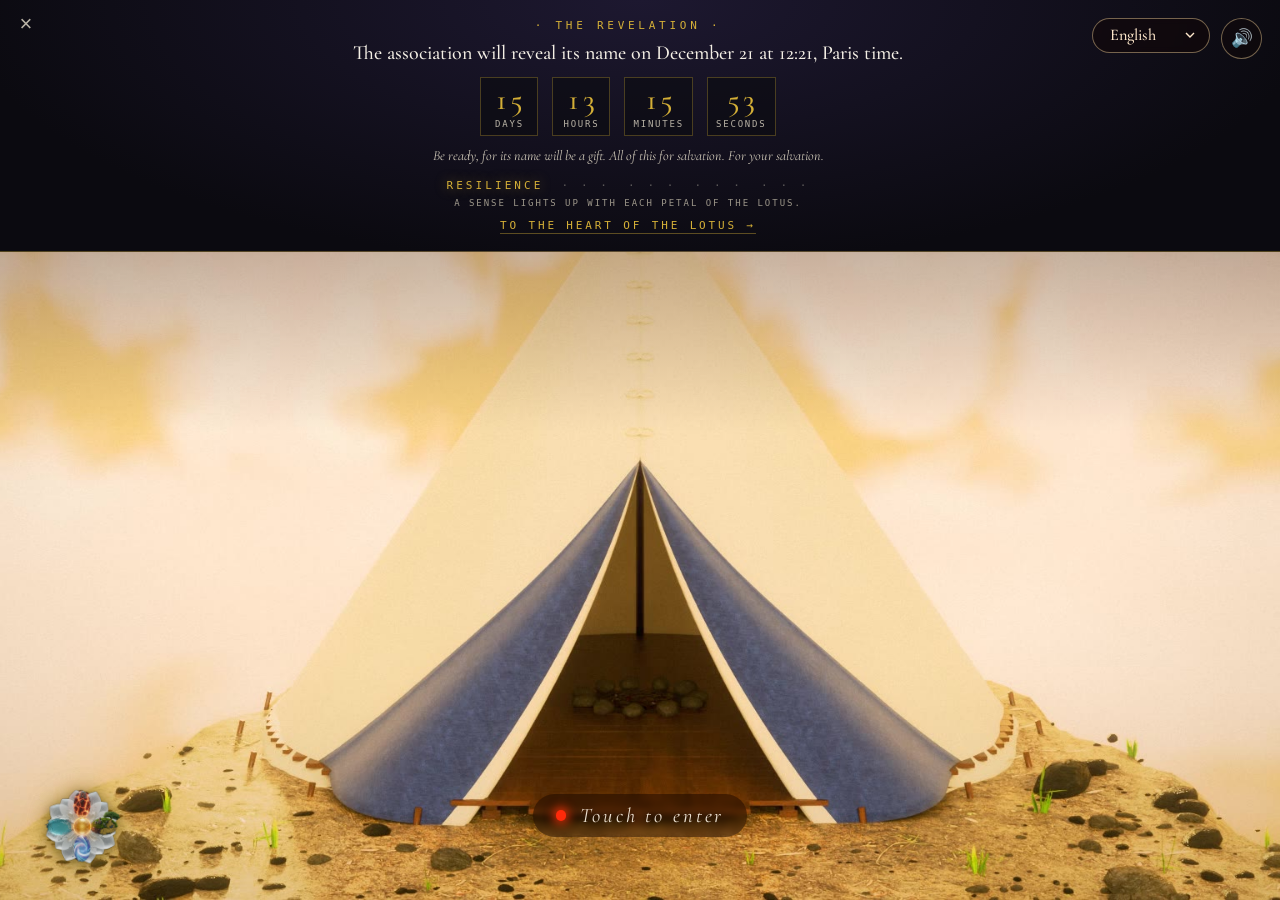
==== commit 6688ed67: "Typ-1 a son adresse : www.typ-1.site Aperçu du lien (index et page d'attente), clé d'aperçu, tests :" ====
--- a/index.html
+++ b/index.html
@@ -20,10 +20,10 @@
      Les adresses doivent être entières : un chemin relatif n'est pas suivi. -->
 <meta property="og:type" content="website">
 <meta property="og:site_name" content="Typ-1">
-<meta property="og:url" content="https://typ-1site.vercel.app/">
+<meta property="og:url" content="https://www.typ-1.site/">
 <meta property="og:title" content="Typ-1 — Le feu t'attend">
 <meta property="og:description" content="Créateur, entre dans le tipi. Parle au feu : des pages en sortent.">
-<meta property="og:image" content="https://typ-1site.vercel.app/assets/typ1_poster.jpg">
+<meta property="og:image" content="https://www.typ-1.site/assets/typ1_poster.jpg">
 <meta property="og:image:type" content="image/jpeg">
 <meta property="og:image:width" content="1920">
 <meta property="og:image:height" content="1080">
@@ -32,7 +32,7 @@
 <meta name="twitter:card" content="summary_large_image">
 <meta name="twitter:title" content="Typ-1 — Le feu t'attend">
 <meta name="twitter:description" content="Créateur, entre dans le tipi. Parle au feu : des pages en sortent.">
-<meta name="twitter:image" content="https://typ-1site.vercel.app/assets/typ1_poster.jpg">
+<meta name="twitter:image" content="https://www.typ-1.site/assets/typ1_poster.jpg">
 <link rel="preload" as="image" href="assets/typ1_poster.jpg">
 <link rel="preload" as="font" type="font/woff2" href="assets/polices/cormorant-garamond-latin-500-normal.woff2" crossorigin>
 <style>
